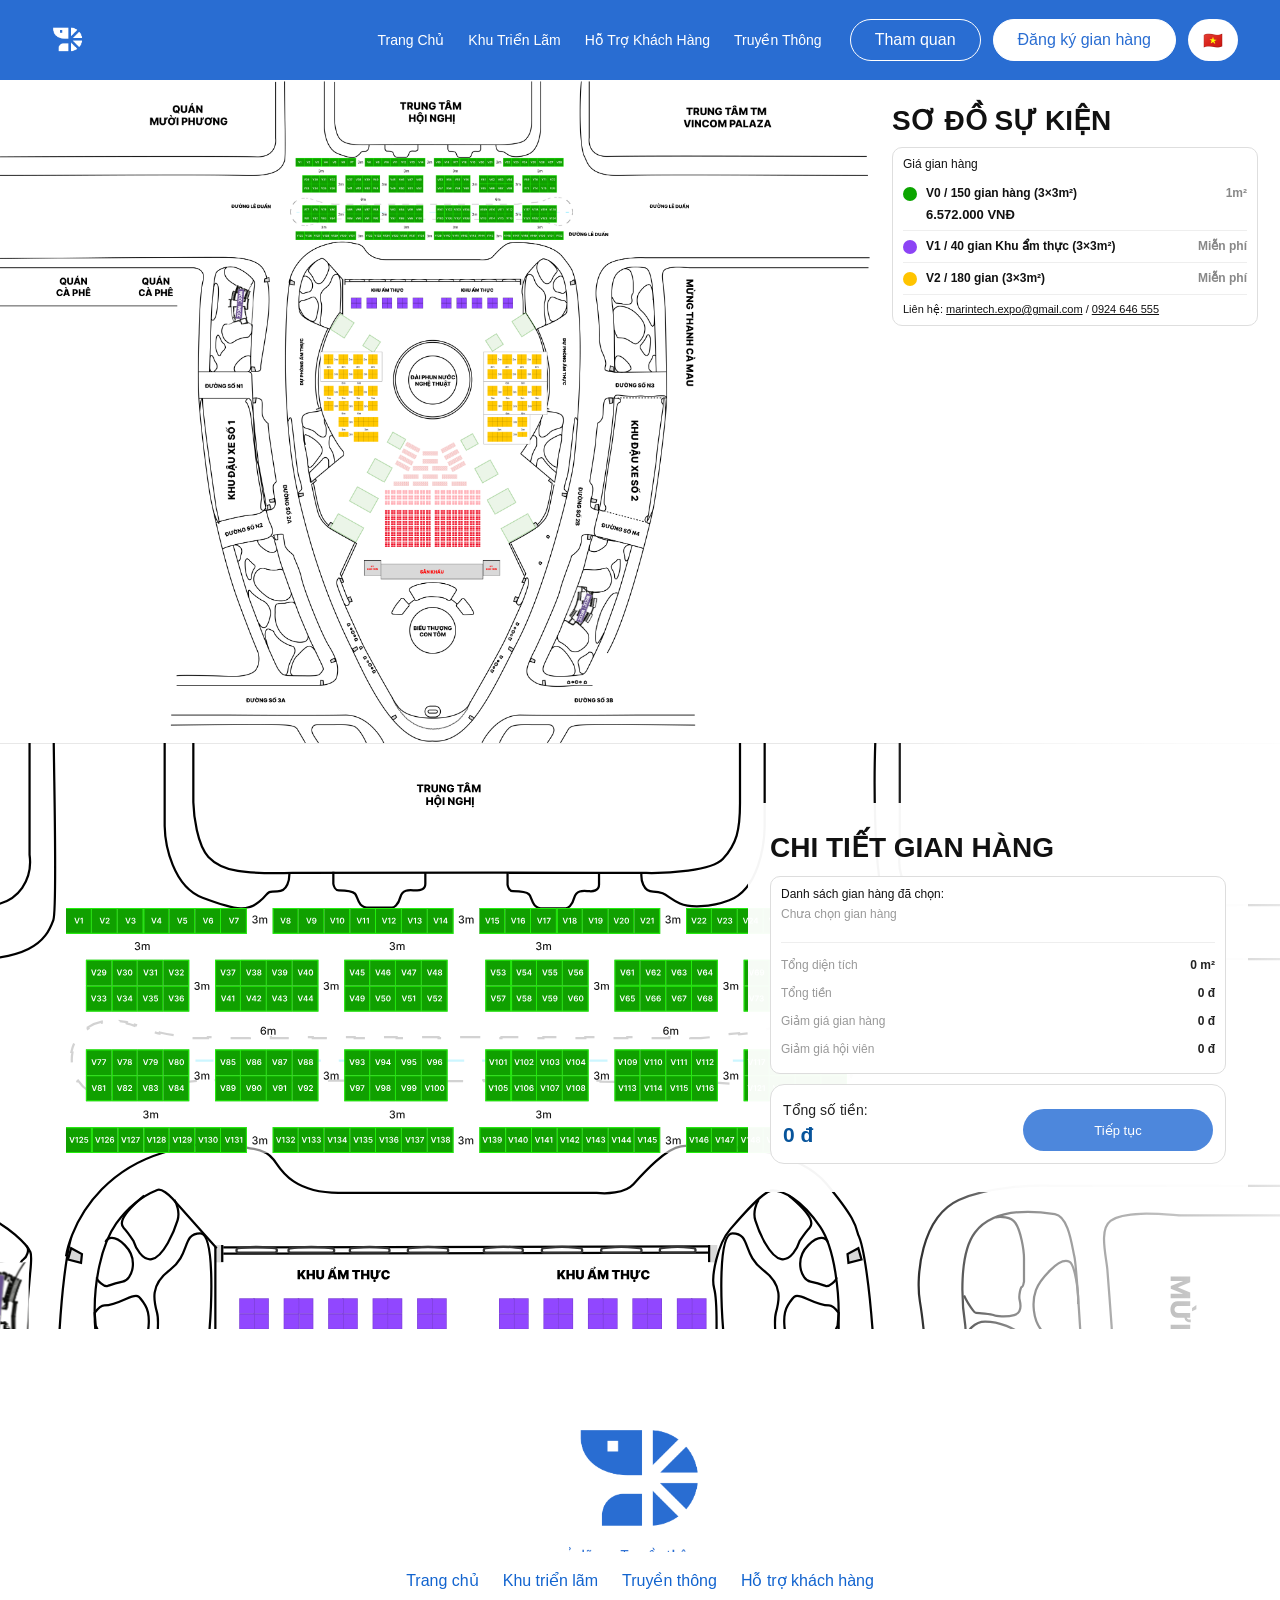
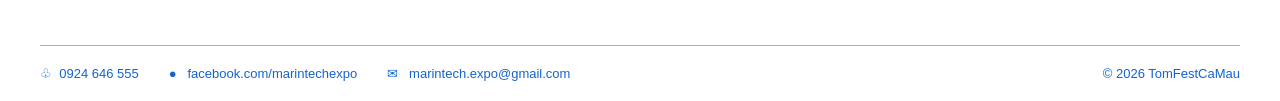
==== booth.html @ 58344fa2 "Initial frontend" ====
<!doctype html>
<html lang="vi">

<head>
    <meta charset="utf-8">
    <meta name="viewport" content="width=device-width,initial-scale=1">
    <title>Sơ đồ sự kiện</title>
    <link rel="stylesheet" href="css/common.css">
    <link rel="stylesheet" href="css/booth.css">
</head>

<body>
    <header class="site-header"><a href="index.html"><img class="site-logo" src="assets/logo-white.png"></a>
        <nav class="site-nav"><a href="index.html">Trang Chủ</a><a href="booth.html">Khu Triển Lãm</a><a
                href="visitor.html">Hỗ Trợ Khách Hàng</a><a href="#">Truyền Thông</a></nav>
        <div class="site-actions"><a class="nav-pill" href="visitor.html">Tham quan</a><a class="nav-pill filled"
                href="booth.html">Đăng ký gian hàng</a><button class="lang-pill">🇻🇳</button>
                </div>
    </header>
    <main class="booth-page">
        <section class="booth-top">
            <div class="map-stage"><img src="assets/event-map.png" class="map-top"></div>
            <aside class="scheme">
                <h1>SƠ ĐỒ SỰ KIỆN</h1>
                <div class="scheme-card">
                    <div class="scheme-title">Giá gian hàng</div>
                    <div class="price-line"><i class="dot green"></i>
                        <div><b>V0 / 150 gian hàng (3×3m²)</b><strong>6.572.000 VNĐ</strong></div><span>1m²</span>
                    </div>
                    <div class="price-line"><i class="dot purple"></i>
                        <div><b>V1 / 40 gian Khu ẩm thực (3×3m²)</b></div><span>Miễn phí</span>
                    </div>
                    <div class="price-line"><i class="dot yellow"></i>
                        <div><b>V2 / 180 gian (3×3m²)</b></div><span>Miễn phí</span>
                    </div>
                    <p>Liên hệ: <u>marintech.expo@gmail.com</u> / <u>0924 646 555</u></p>
                </div>
            </aside>
        </section>
        <section class="booth-bottom">
            <!-- MAP FULL WIDTH -->
            <div class="booth-map-area">
                <!-- Ảnh nền toàn cảnh -->
                <img src="assets/booth-map.svg" class="event-map" alt="Sơ đồ sự kiện">

                <!-- SVG các gian hàng -->
                <div class="booth-overlay">
                    <img src="assets/booth.svg" class="map-bottom" alt="Sơ đồ gian hàng">

                    <!-- JS sẽ tự tạo 152 vùng click ở đây -->
                    <div class="booth-hotspots"></div>
                </div>
            </div>

            <!-- PANEL ĐÈ LÊN MAP -->
            <aside class="selection">
                <h1>CHI TIẾT GIAN HÀNG</h1>

                <div class="selection-card">
                    <div>Danh sách gian hàng đã chọn:</div>

                    <div class="selected-tags" id="selectedTags">
                        <span class="empty-selection">
                            Chưa chọn gian hàng
                        </span>
                    </div>

                    <hr>

                    <div class="s-row">
                        <span>Tổng diện tích</span>
                        <b id="totalArea">0 m²</b>
                    </div>

                    <div class="s-row">
                        <span>Tổng tiền</span>
                        <b id="totalPrice">0 đ</b>
                    </div>

                    <div class="s-row">
                        <span>Giảm giá gian hàng</span>
                        <b>0 đ</b>
                    </div>

                    <div class="s-row">
                        <span>Giảm giá hội viên</span>
                        <b>0 đ</b>
                    </div>
                </div>

                <div class="selection-total">
                    <div>
                        <span>Tổng số tiền:</span>
                        <b id="finalPrice">0 đ</b>
                    </div>

                    <a href="payment.html" class="continue" id="continueBtn">
                        Tiếp tục
                    </a>
                </div>
            </aside>
        </section>
    </main>
    <footer class="site-footer">
        <div class="footer-brand"><img class="footer-logo" src="assets/logo-blue.png">
            <nav class="footer-nav"><a href="index.html">Trang chủ</a><a href="booth.html">Khu triển lãm</a><a
                    href="#">Truyền thông</a><a href="visitor.html">Hỗ trợ khách hàng</a></nav>
        </div>
        <div class="footer-bottom">
            <div class="footer-contact"><span>♧ &nbsp;0924 646 555</span><span>● &nbsp;
                    facebook.com/marintechexpo</span><span>✉ &nbsp; marintech.expo@gmail.com</span></div><span>© 2026
                TomFestCaMau</span>
        </div>
    </footer>
    <script src="assets/js/booth.js"></script>
</body>

</html>
---- css/common.css ----
@font-face {
  font-family: InterLocal;
  src: local("Inter");
}
* {
  box-sizing: border-box;
}
html,
body {
  margin: 0;
  padding: 0;
}
body {
  font-family: InterLocal, Inter, Arial, sans-serif;
  color: #111;
  background: #f8f8f8;
  -webkit-font-smoothing: antialiased;
}
a {
  color: inherit;
  text-decoration: none;
}
button,
input,
select {
  font: inherit;
}
:root {
  --blue: #296dd2;
  --blue-dark: #1f5fbe;
  --border: #e5e5e5;
  --field: #f6f6f6;
}
.site-header {
  height: 80px;
  background: #296dd2;
  color: #fff;
  display: flex;
  align-items: center;
  padding: 0 42px;
  gap: 28px;
}
.site-logo {
  width: 43px;
  height: 43px;
  object-fit: contain;
  flex: none;
}
.site-nav {
  margin-left: auto;
  display: flex;
  align-items: center;
  gap: 24px;
  font-size: 14px;
}
.site-nav a {
  white-space: nowrap;
}
.site-actions {
  display: flex;
  align-items: center;
  gap: 12px;
}
.nav-pill {
  height: 42px;
  border: 1px solid #fff;
  border-radius: 24px;
  padding: 0 24px;
  display: inline-flex;
  align-items: center;
  justify-content: center;
  white-space: nowrap;
}
.nav-pill.filled {
  background: #fff;
  color: #296dd2;
}
.lang-pill {
  height: 42px;
  border: 0;
  border-radius: 24px;
  background: #fff;
  padding: 0 15px;
}
.site-footer {
  background: #fff;
  padding: 78px 40px 20px;
}
.footer-brand {
  text-align: center;
}
.footer-logo {
  width: 145px;
  height: 145px;
  object-fit: contain;
}
.footer-nav {
  display: flex;
  justify-content: center;
  gap: 24px;
  color: #1264cf;
  font-size: 16px;
  margin: 15px 0 55px;
}
.footer-bottom {
  border-top: 1px solid #8db4ea;
  padding-top: 20px;
  display: flex;
  justify-content: space-between;
  align-items: center;
  color: #1264cf;
  font-size: 13px;
}
.footer-contact {
  display: flex;
  gap: 30px;
}
.container {
  width: min(1440px, calc(100% - 80px));
  margin: 0 auto;
}
.card {
  background: #fff;
  border: 1px solid #e3e3e3;
  border-radius: 14px;
}
.field {
  width: 100%;
  height: 44px;
  border: 1px solid #dedede;
  border-radius: 8px;
  background: #f7f7f7;
  padding: 0 12px;
  outline: none;
}
.field:focus {
  border-color: #296dd2;
  background: #fff;
}
label {
  font-size: 13px;
}
.required:after {
  content: " *";
  color: #e33;
}
.primary {
  border: 0;
  background: #4f8ddd;
  color: #fff;
  border-radius: 24px;
  height: 44px;
  padding: 0 24px;
  cursor: pointer;
}
@media (max-width: 1000px) {
  .site-header {
    padding: 0 18px;
  }
  .site-nav {
    display: none;
  }
  .site-actions .nav-pill {
    display: none;
  }
  .container {
    width: calc(100% - 32px);
  }
  .footer-bottom {
    flex-direction: column;
    gap: 16px;
  }
  .footer-contact {
    flex-wrap: wrap;
    justify-content: center;
  }
}
---- css/booth.css ----
.booth-page {
  background: #f9f9f9;
}
.booth-top {
  display: grid;
  grid-template-columns: minmax(0, 1fr) 410px;
  background: #fff;
  gap: 0;
}
.map-stage {
  overflow: hidden;
  background: #fff;
}
.map-top {
  display: block;
  width: 100%;
  height: auto;
}
.scheme {
  padding: 24px 22px;
}
.scheme h1 {
  font-size: 28px;
  margin: 0 0 10px;
}
.scheme-card {
  border: 1px solid #dedede;
  border-radius: 10px;
  padding: 9px 10px;
  background: #fff;
}
.scheme-title {
  font-size: 12px;
  margin-bottom: 7px;
}
.price-line {
  display: grid;
  grid-template-columns: 18px 1fr auto;
  gap: 5px;
  align-items: start;
  padding: 8px 0;
  border-bottom: 1px solid #eee;
  font-size: 12px;
}
.price-line b {
  display: block;
}
.price-line strong {
  display: block;
  font-size: 13px;
  margin-top: 7px;
}
.price-line > span {
  color: #888;
  font-weight: 600;
}
.dot {
  width: 14px;
  height: 14px;
  border-radius: 50%;
  display: block;
  margin-top: 1px;
}
.green {
  background: #0ba500;
}
.purple {
  background: #8c44f5;
}
.yellow {
  background: #ffc400;
}
.scheme-card p {
  font-size: 11px;
  margin: 8px 0 0;
}
.booth-bottom {
  position: relative;
  width: 100%;
  overflow: hidden;
  background: #fff;
}

/* =========================
   MAP
========================= */
.booth-map-area {
  position: relative;
  width: 100%;
  overflow: hidden;
  background: #fff;

  /* Design Figma */
  --design-width: 1920px;
  --design-height: 879px;
  --booth-left: 98.34px;
  --booth-top: 248px;
  --booth-width: 1201.8247px;
  --booth-height: 367px;
}

/* Background */
.event-map {
  display: block;
  width: 100%;
  height: auto;
}

/* Layer chứa booth */
.booth-overlay {
  position: absolute;

  left: 0;
  top: 0;

  width: 100%;
  height: 100%;

  z-index: 5;
}

/* Booth */
.map-bottom {
  position: absolute;

  /*
   * Tỷ lệ theo design 1920px
   */
  width: calc(1201.8247 / 1920 * 100%);
  height: auto;

  left: calc(98.34 / 1920 * 100%);
  top: calc(248 / 879 * 100%);

  display: block;

  pointer-events: none;
}
/* =========================
   CLICKABLE BOOTHS
========================= */

.booth-hotspots {
  position: absolute;
  inset: 0;
}

.booth-hotspot {
  position: absolute;

  margin: 0;
  padding: 0;

  border: 0;
  background: transparent;

  cursor: pointer;

  /*
   * Không làm ảnh hưởng tới SVG.
   */
  z-index: 2;
}

.booth-hotspot:hover {
  background: rgba(255, 255, 255, 0.15);
}

.booth-hotspot.selected {
  background: rgba(255, 255, 0, 0.22);
  box-shadow:
    inset 0 0 0 2px #ffd600,
    0 0 8px rgba(255, 214, 0, 0.65);
}

/* =========================
   FADE MAP UNDER PANEL
========================= */

.booth-map-area::after {
  content: "";

  position: absolute;

  top: 0;
  right: 0;
  bottom: 0;

  /*
   * Panel hiện tại rộng khoảng 410px.
   */
  width: 410px;

  pointer-events: none;

  z-index: 10;

  background: linear-gradient(
    to right,
    rgba(255, 255, 255, 0),
    rgba(255, 255, 255, 0.55) 35%,
    rgba(255, 255, 255, 0.9) 100%
  );
}

/* =========================
   SELECTION PANEL
========================= */

.selection {
  position: absolute;

  top: calc(90 / 879 * 100%);

  right: calc(48 / 1920 * 100%);

  width: 500px;
  min-height: 282px;

  box-sizing: border-box;

  padding: 28px 22px;

  background: rgba(255, 255, 255, 0.96);

  z-index: 20;
}

.selection h1 {
  font-size: 28px;
  line-height: 1.2;

  margin: 0 0 18px;

  font-weight: 700;
}

.selection-card {
  border: 1px solid #ddd;
  border-radius: 14px;

  padding: 12px;

  font-size: 13px;

  background: #fff;
}

.selected-tags {
  min-height: 25px;

  margin: 8px 0 10px;
}

.selected-tags span {
  display: inline-flex;
  align-items: center;

  background: #a6d46e;

  border: 1px solid #6fa53d;
  border-radius: 7px;

  padding: 3px 7px;

  margin: 0 4px 4px 0;

  font-size: 12px;
  font-weight: 500;
}

.selected-tags .empty-selection {
  background: transparent;
  border: 0;

  color: #999;

  padding: 0;
  margin: 0;
}

.selection-card hr {
  border: 0;
  border-top: 1px solid #eee;

  margin: 8px 0;
}

.s-row {
  display: flex;

  justify-content: space-between;
  align-items: center;

  padding: 7px 0;

  color: #999;
}

.s-row b {
  color: #222;
}

.selection-total {
  display: flex;

  justify-content: space-between;
  align-items: center;

  margin-top: 10px;
  padding: 12px;

  border: 1px solid #ddd;
  border-radius: 14px;

  background: #fff;
}

.selection-total > div {
  display: flex;
  flex-direction: column;

  gap: 5px;
}

.selection-total span {
  font-size: 14px;
  color: #222;
}

.selection-total b {
  color: #07549b;
  font-size: 21px;
}

.continue {
  width: 190px;
  height: 46px;

  border-radius: 25px;

  background: #2f70d5;
  color: #fff;

  display: flex;
  align-items: center;
  justify-content: center;

  font-size: 14px;
  font-weight: 500;

  text-decoration: none;

  transition:
    background 0.2s ease,
    transform 0.2s ease;
}

.continue:hover {
  background: #2462c0;
  color: #fff;

  transform: translateY(-1px);
}

/* =========================
   RESPONSIVE
========================= */

@media (max-width: 1000px) {
  .selection {
    width: 380px;
  }

  .booth-map-area::after {
    width: 380px;
  }
}

@media (max-width: 768px) {
  .booth-bottom {
    display: flex;
    flex-direction: column;
  }

  .booth-map-area {
    overflow-x: auto;
  }

  /*
   * Mobile không ép map quá nhỏ.
   */
  .event-map {
    width: 100%;
    min-width: 1000px;
  }

  .booth-overlay {
    width: 1000px;
    min-width: 1000px;

    top: 130px;
  }

  .booth-map-area::after {
    display: none;
  }

  .selection {
    position: relative;

    width: 100%;
    min-height: auto;

    padding: 20px;
  }

  .selection-total {
    flex-direction: column;
    align-items: stretch;

    gap: 12px;
  }

  .continue {
    width: 100%;
  }
}
.booth-map-area {
  overflow: hidden;
}

.selection {
  padding: 28px 22px;
}
.selection h1 {
  font-size: 28px;
  margin: 0 0 12px;
}
.selection-card {
  border: 1px solid #ddd;
  border-radius: 10px;
  padding: 10px;
  font-size: 12px;
  background: #fff;
}
.selected-tags {
  margin: 6px 0 10px;
}
.selected-tags span {
  display: inline-block;
  background: #a6d46e;
  border: 1px solid #6fa53d;
  border-radius: 6px;
  padding: 2px 6px;
  margin-right: 4px;
}
.selection-card hr {
  border: 0;
  border-top: 1px solid #eee;
}
.s-row {
  display: flex;
  justify-content: space-between;
  padding: 7px 0;
  color: #999;
}
.s-row b {
  color: #222;
}
.s-total {
  display: flex;
  justify-content: space-between;
  margin-top: 8px;
  padding-top: 6px;
}
.s-total b {
  font-size: 17px;
  color: #0b5aa9;
}
.continue {
  height: 42px;
  border-radius: 22px;
  background: #4d87dc;
  color: #fff;
  display: flex;
  align-items: center;
  justify-content: center;
  margin-top: 12px;
  font-size: 13px;
}
@media (max-width: 1000px) {
  .booth-top,
  .booth-bottom {
    grid-template-columns: 1fr;
  }
  .scheme,
  .selection {
    padding: 18px;
  }
  .map-top {
    max-height: none;
  }
  .booth-top {
    gap: 0;
  }
}
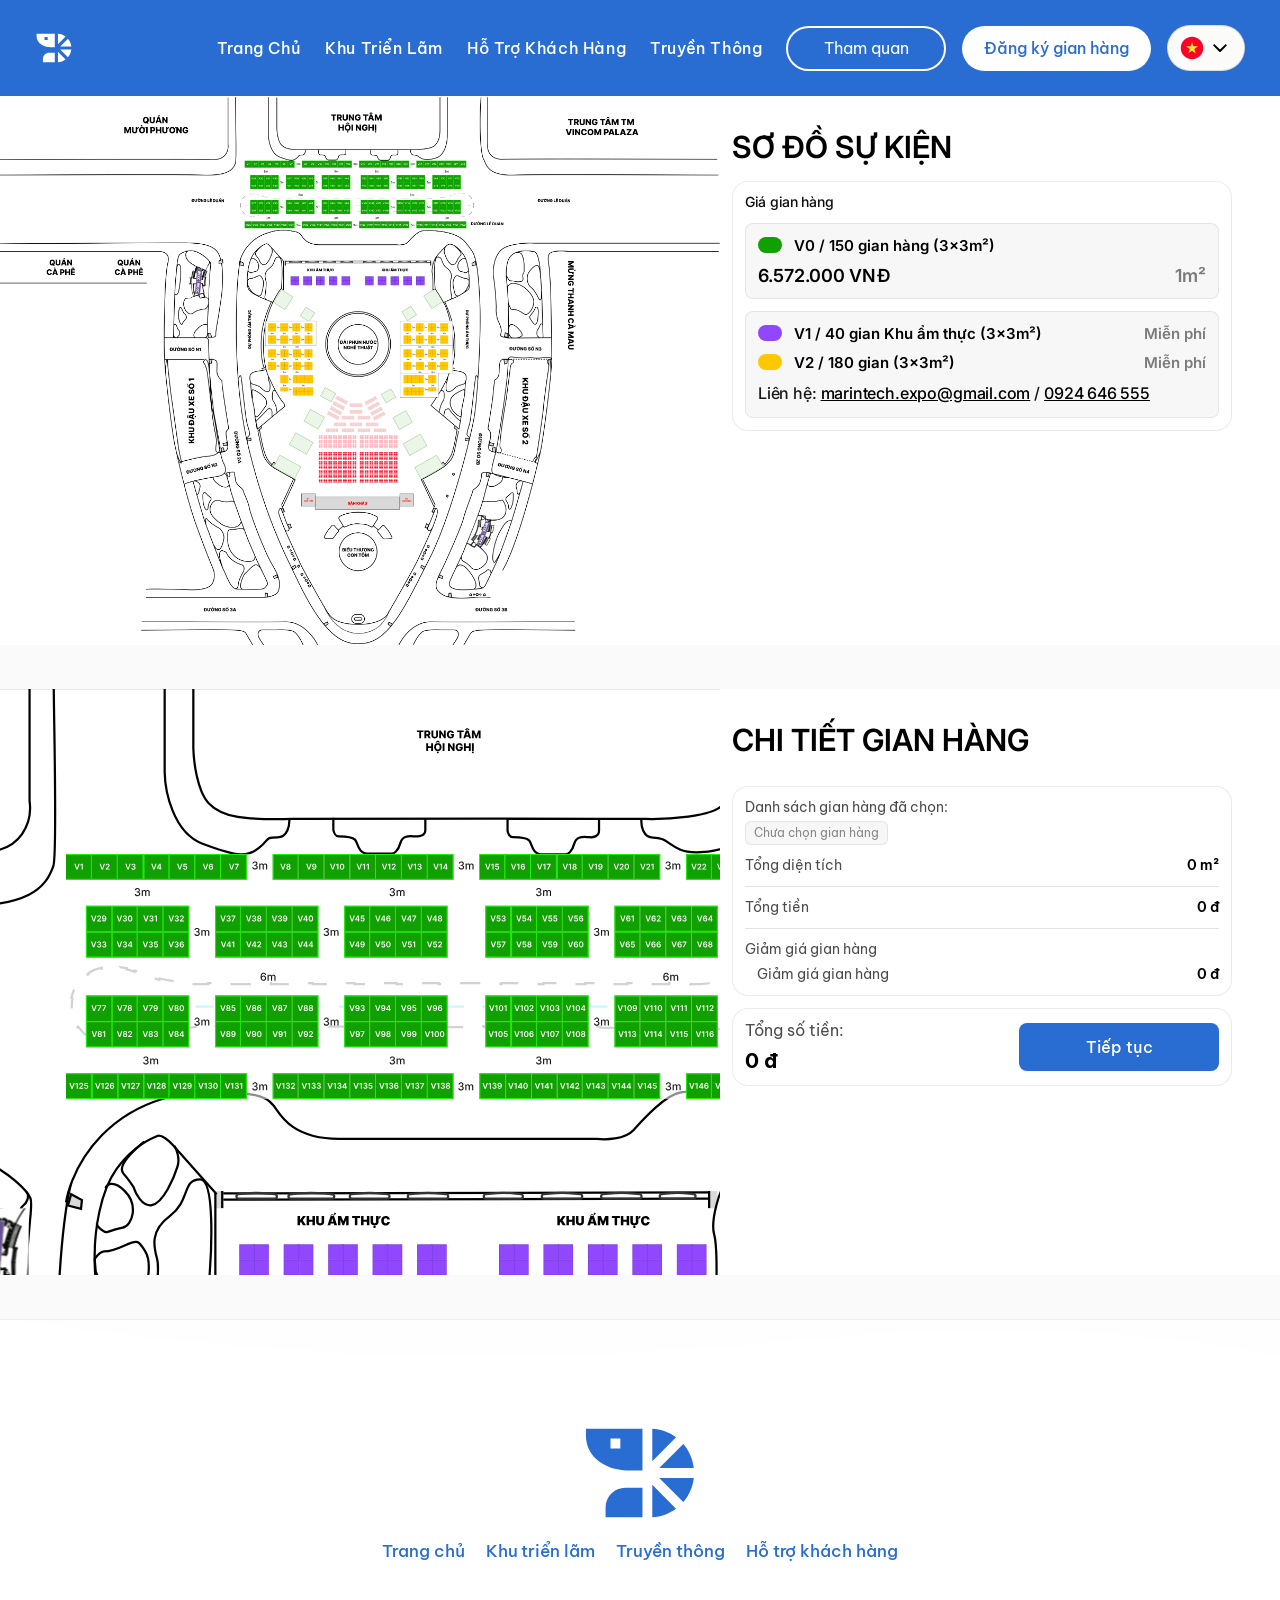
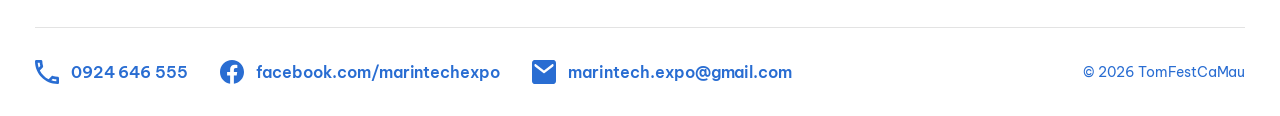
==== commit 4e06dc33: "Update style" ====
--- a/booth.html
+++ b/booth.html
@@ -2,117 +2,208 @@
 <html lang="vi">
 
 <head>
-    <meta charset="utf-8">
-    <meta name="viewport" content="width=device-width,initial-scale=1">
-    <title>Sơ đồ sự kiện</title>
-    <link rel="stylesheet" href="css/common.css">
-    <link rel="stylesheet" href="css/booth.css">
+  <meta charset="utf-8">
+  <meta name="viewport" content="width=device-width,initial-scale=1">
+  <title>Khu triển lãm — Tôm Fest Cà Mau</title>
+  <meta name="description" content="Sơ đồ sự kiện và chọn gian hàng triển lãm Tôm Fest Cà Mau 11.2026.">
+  <link rel="preconnect" href="https://fonts.googleapis.com">
+  <link rel="preconnect" href="https://fonts.gstatic.com" crossorigin>
+  <link rel="stylesheet"
+    href="https://fonts.googleapis.com/css2?family=Be+Vietnam+Pro:wght@400;500;600;700&family=Inter:wght@400;500;600;700&family=Mona+Sans:wght@600;700&display=swap">
+  <link rel="stylesheet" href="css/tokens.css">
+  <link rel="stylesheet" href="css/base.css">
+  <link rel="stylesheet" href="css/booth.css">
 </head>
 
 <body>
-    <header class="site-header"><a href="index.html"><img class="site-logo" src="assets/logo-white.png"></a>
-        <nav class="site-nav"><a href="index.html">Trang Chủ</a><a href="booth.html">Khu Triển Lãm</a><a
-                href="visitor.html">Hỗ Trợ Khách Hàng</a><a href="#">Truyền Thông</a></nav>
-        <div class="site-actions"><a class="nav-pill" href="visitor.html">Tham quan</a><a class="nav-pill filled"
-                href="booth.html">Đăng ký gian hàng</a><button class="lang-pill">🇻🇳</button>
-                </div>
-    </header>
-    <main class="booth-page">
-        <section class="booth-top">
-            <div class="map-stage"><img src="assets/event-map.png" class="map-top"></div>
-            <aside class="scheme">
-                <h1>SƠ ĐỒ SỰ KIỆN</h1>
-                <div class="scheme-card">
-                    <div class="scheme-title">Giá gian hàng</div>
-                    <div class="price-line"><i class="dot green"></i>
-                        <div><b>V0 / 150 gian hàng (3×3m²)</b><strong>6.572.000 VNĐ</strong></div><span>1m²</span>
-                    </div>
-                    <div class="price-line"><i class="dot purple"></i>
-                        <div><b>V1 / 40 gian Khu ẩm thực (3×3m²)</b></div><span>Miễn phí</span>
-                    </div>
-                    <div class="price-line"><i class="dot yellow"></i>
-                        <div><b>V2 / 180 gian (3×3m²)</b></div><span>Miễn phí</span>
-                    </div>
-                    <p>Liên hệ: <u>marintech.expo@gmail.com</u> / <u>0924 646 555</u></p>
-                </div>
-            </aside>
-        </section>
-        <section class="booth-bottom">
-            <!-- MAP FULL WIDTH -->
-            <div class="booth-map-area">
-                <!-- Ảnh nền toàn cảnh -->
-                <img src="assets/booth-map.svg" class="event-map" alt="Sơ đồ sự kiện">
-
-                <!-- SVG các gian hàng -->
-                <div class="booth-overlay">
-                    <img src="assets/booth.svg" class="map-bottom" alt="Sơ đồ gian hàng">
-
-                    <!-- JS sẽ tự tạo 152 vùng click ở đây -->
-                    <div class="booth-hotspots"></div>
-                </div>
-            </div>
-
-            <!-- PANEL ĐÈ LÊN MAP -->
-            <aside class="selection">
-                <h1>CHI TIẾT GIAN HÀNG</h1>
-
-                <div class="selection-card">
-                    <div>Danh sách gian hàng đã chọn:</div>
-
-                    <div class="selected-tags" id="selectedTags">
-                        <span class="empty-selection">
-                            Chưa chọn gian hàng
-                        </span>
-                    </div>
-
-                    <hr>
-
-                    <div class="s-row">
-                        <span>Tổng diện tích</span>
-                        <b id="totalArea">0 m²</b>
-                    </div>
-
-                    <div class="s-row">
-                        <span>Tổng tiền</span>
-                        <b id="totalPrice">0 đ</b>
-                    </div>
-
-                    <div class="s-row">
-                        <span>Giảm giá gian hàng</span>
-                        <b>0 đ</b>
-                    </div>
-
-                    <div class="s-row">
-                        <span>Giảm giá hội viên</span>
-                        <b>0 đ</b>
-                    </div>
-                </div>
-
-                <div class="selection-total">
-                    <div>
-                        <span>Tổng số tiền:</span>
-                        <b id="finalPrice">0 đ</b>
-                    </div>
-
-                    <a href="payment.html" class="continue" id="continueBtn">
-                        Tiếp tục
-                    </a>
-                </div>
-            </aside>
-        </section>
-    </main>
-    <footer class="site-footer">
-        <div class="footer-brand"><img class="footer-logo" src="assets/logo-blue.png">
-            <nav class="footer-nav"><a href="index.html">Trang chủ</a><a href="booth.html">Khu triển lãm</a><a
-                    href="#">Truyền thông</a><a href="visitor.html">Hỗ trợ khách hàng</a></nav>
-        </div>
-        <div class="footer-bottom">
-            <div class="footer-contact"><span>♧ &nbsp;0924 646 555</span><span>● &nbsp;
-                    facebook.com/marintechexpo</span><span>✉ &nbsp; marintech.expo@gmail.com</span></div><span>© 2026
-                TomFestCaMau</span>
-        </div>
-    </footer>
-    <script src="assets/js/booth.js"></script>
+<a class="visually-hidden" href="#main">Bỏ qua điều hướng</a>
+
+<header class="site-header site-header--solid" data-header>
+  <a class="site-header__logo" href="index.html">
+    <img src="assets/tomfest/shrimp-header.svg" alt="Tôm Fest Cà Mau" width="48" height="48">
+  </a>
+
+  <div class="site-header__right">
+    <nav class="site-nav" aria-label="Điều hướng chính">
+      <a href="index.html">trang chủ</a>
+      <a href="booth.html" aria-current="page">khu triển lãm</a>
+      <a href="visitor.html">Hỗ trợ khách hàng</a>
+      <a href="index.html#news">truyền thông</a>
+    </nav>
+
+    <div class="site-header__actions">
+      <a class="btn btn--light" href="visitor.html">Tham quan</a>
+      <a class="btn btn--primary" href="booth.html">Đăng ký gian hàng</a>
+      <button class="lang-switch" type="button" aria-label="Đổi ngôn ngữ">
+        <img src="assets/tomfest/flag-vn.svg" alt="" width="24" height="24">
+        <img src="assets/tomfest/chevron-down.svg" alt="" width="24" height="24">
+      </button>
+    </div>
+  </div>
+
+  <button class="nav-toggle" type="button" data-nav-toggle aria-controls="mobile-nav" aria-expanded="false"
+    aria-label="Mở menu">
+    <span></span><span></span><span></span>
+  </button>
+</header>
+
+<div class="mobile-nav" id="mobile-nav" hidden>
+  <a href="index.html">trang chủ</a>
+  <a href="booth.html">khu triển lãm</a>
+  <a href="visitor.html">Hỗ trợ khách hàng</a>
+  <a href="index.html#news">truyền thông</a>
+  <div class="mobile-nav__actions">
+    <a class="btn btn--light" href="visitor.html">Tham quan</a>
+    <a class="btn btn--primary" href="booth.html">Đăng ký gian hàng</a>
+  </div>
+</div>
+
+<main class="booth" id="main">
+
+  <!-- ================= Sơ đồ tổng thể + bảng giá ================= -->
+  <section class="booth-overview">
+    <div class="booth-overview__map">
+      <img src="assets/event-map.png" alt="Sơ đồ tổng thể sự kiện Tôm Fest Cà Mau">
+    </div>
+
+    <aside class="booth-overview__panel">
+      <h1 class="panel-title">Sơ đồ sự kiện</h1>
+
+      <div class="price-card">
+        <p class="price-card__label">Giá gian hàng</p>
+
+        <div class="price-card__group">
+          <div class="price-item">
+            <p class="price-row">
+              <span class="swatch swatch--v0"></span>
+              <span class="price-row__name">V0 / 150 gian hàng (3x3m²)</span>
+            </p>
+            <p class="price-amount">
+              <strong>6.572.000 VNĐ</strong>
+              <span>1m²</span>
+            </p>
+          </div>
+
+          <div class="price-item">
+            <p class="price-row">
+              <span class="swatch swatch--v1"></span>
+              <span class="price-row__name">V1 / 40 gian Khu ẩm thực (3x3m²)</span>
+              <span class="price-row__note">Miễn phí</span>
+            </p>
+            <p class="price-row">
+              <span class="swatch swatch--v2"></span>
+              <span class="price-row__name">V2 / 180 gian (3x3m²)</span>
+              <span class="price-row__note">Miễn phí</span>
+            </p>
+            <p class="price-contact">
+              <span>Liên hệ:</span>
+              <a href="mailto:marintech.expo@gmail.com">marintech.expo@gmail.com</a>
+              <span>/</span>
+              <a href="tel:+84924646555">0924 646 555</a>
+            </p>
+          </div>
+        </div>
+      </div>
+    </aside>
+  </section>
+
+  <!-- ================= Chọn gian hàng ================= -->
+  <section class="booth-picker">
+    <p class="booth-picker__hint">Vuốt ngang để xem toàn bộ sơ đồ, chạm vào ô để chọn gian hàng.</p>
+
+    <div class="booth-picker__scroller">
+      <div class="booth-map-area">
+        <img src="assets/booth-map.svg" class="event-map" alt="Sơ đồ khu triển lãm">
+
+        <div class="booth-overlay">
+          <img src="assets/booth.svg" class="map-bottom" alt="">
+          <!-- assets/js/booth.js tạo 152 vùng chọn ở đây -->
+          <div class="booth-hotspots"></div>
+        </div>
+      </div>
+    </div>
+
+    <aside class="booth-detail">
+      <h2 class="panel-title">Chi tiết gian hàng</h2>
+
+      <div class="detail-card">
+        <div>
+          <p class="detail-card__label">Danh sách gian hàng đã chọn:</p>
+          <div class="selected-tags" id="selectedTags">
+            <span class="empty-selection">Chưa chọn gian hàng</span>
+          </div>
+        </div>
+
+        <div class="detail-row">
+          <span>Tổng diện tích</span>
+          <b id="totalArea">0 m²</b>
+        </div>
+
+        <hr class="detail-divider">
+
+        <div class="detail-row">
+          <span>Tổng tiền</span>
+          <b id="totalPrice">0 đ</b>
+        </div>
+
+        <hr class="detail-divider">
+
+        <div class="detail-rows">
+          <div class="detail-row"><span>Giảm giá gian hàng</span></div>
+          <div class="detail-row detail-row--indent">
+            <span>Giảm giá gian hàng</span>
+            <b>0 đ</b>
+          </div>
+        </div>
+      </div>
+
+      <div class="total-card">
+        <div class="total-card__sum">
+          <span>Tổng số tiền:</span>
+          <b id="finalPrice">0 đ</b>
+        </div>
+        <a class="btn btn--continue" href="payment.html" id="continueBtn">Tiếp tục</a>
+      </div>
+    </aside>
+  </section>
+
+</main>
+
+<!-- ================= Footer ================= -->
+<footer class="site-footer">
+  <img class="site-footer__wave" src="assets/tomfest/footer-wave.svg" alt="" aria-hidden="true">
+
+  <div class="container site-footer__inner">
+    <div class="site-footer__brand">
+      <img class="site-footer__logo" src="assets/tomfest/shrimp-footer.svg" alt="Tôm Fest Cà Mau" width="177"
+        height="177">
+      <nav class="footer-nav" aria-label="Điều hướng chân trang">
+        <a href="index.html">Trang chủ</a>
+        <a href="booth.html">Khu triển lãm</a>
+        <a href="index.html#news">Truyền thông</a>
+        <a href="visitor.html">Hỗ trợ khách hàng</a>
+      </nav>
+    </div>
+
+    <div class="site-footer__bottom">
+      <hr class="hairline">
+      <div class="footer-meta">
+        <ul class="footer-contact">
+          <li><img src="assets/tomfest/icon-phone.svg" alt="Điện thoại" width="24" height="24"><a
+            href="tel:+84924646555">0924 646 555</a></li>
+          <li><img src="assets/tomfest/icon-facebook.svg" alt="Facebook" width="24" height="24"><a
+            href="https://facebook.com/marintechexpo" rel="noopener">facebook.com/marintechexpo</a></li>
+          <li><img src="assets/tomfest/icon-email.svg" alt="Email" width="24" height="24"><a
+            href="mailto:marintech.expo@gmail.com">marintech.expo@gmail.com</a></li>
+        </ul>
+        <p class="footer-copy">© 2026 TomFestCaMau</p>
+      </div>
+    </div>
+  </div>
+</footer>
+
+<script src="assets/js/site.js" defer></script>
+<script src="assets/js/booth.js" defer></script>
 </body>
 
-</html>+</html>
--- a/css/tokens.css
+++ b/css/tokens.css
@@ -0,0 +1,138 @@
+/* ==========================================================================
+   Tôm Fest Cà Mau — Design tokens (global)
+   Nguồn: Figma "VNF (Copy)" — Home node 4903:251 (khung 1920px)
+   Dùng cho mọi trang: <link rel="stylesheet" href="css/tokens.css"> nạp đầu tiên.
+   Font khai báo ở <head>: Inter, Be Vietnam Pro, Mona Sans
+   ========================================================================== */
+
+:root {
+  /* --- Color: brand ------------------------------------------------------- */
+  --c-primary: #296dd2;          /* xanh chủ đạo: nút, link, icon, footer */
+  --c-primary-hover: #1f5fbe;
+  --c-primary-soft: rgb(41 109 210 / 8%);
+
+  /* --- Color: text -------------------------------------------------------- */
+  --c-ink: #0b0b0b;              /* tiêu đề, đoạn văn */
+  --c-ink-strong: #040404;       /* nhãn số liệu */
+  --c-text: rgb(0 0 0 / 86%);    /* số liệu lớn */
+  --c-on-dark: #ffffff;
+  --c-on-dark-muted: rgb(255 255 255 / 80%);
+
+  /* --- Color: surface ------------------------------------------------------ */
+  --c-bg: #fafafa;               /* nền trang + màu 2 dải sóng */
+  --c-surface: #ffffff;          /* card tin tức, footer */
+  --c-surface-alt: #fbfcfa;      /* nút đổi ngôn ngữ */
+  --c-placeholder: #d9d9d9;
+  --c-numeral: #d7d7d7;          /* số thứ tự 01–04 */
+
+  /* --- Color: phân khu gian hàng (sơ đồ triển lãm) ------------------------- */
+  --c-zone-v0: #10a000;          /* gian hàng tiêu chuẩn */
+  --c-zone-v1: #9147ff;          /* khu ẩm thực */
+  --c-zone-v2: #ffc800;          /* gian miễn phí */
+  --c-zone-v0-soft: rgb(16 160 0 / 12%);
+  --c-zone-v0-line: rgb(16 160 0 / 28%);
+  --c-zone-v0-ink: #0b7000;
+
+  /* --- Color: form (input, label, trạng thái) ------------------------------ */
+  --c-label: #0d0d0d;
+  --c-field-bg: rgb(5 5 5 / 3%);
+  --c-field-text: #0d0d0d;
+  --c-placeholder: rgb(0 0 0 / 27%);
+  --c-danger: #d03e19;
+  --c-required: #e11900;
+  --c-chip-bg: #95c766;
+  --c-chip-border: #5b9228;
+
+  /* --- Color: border ------------------------------------------------------- */
+  --c-border: #f1f1f1;
+  --c-hairline: #e3e3e3;
+  --c-border-pill: rgb(0 0 0 / 12%);
+  --c-border-card: rgb(0 0 0 / 8%);
+  --c-fill-subtle: rgb(5 5 5 / 3%);
+  --c-border-light: rgb(0 0 0 / 10%);
+  --c-border-on-dark: rgb(255 255 255 / 35%);
+  --c-hero-overlay: rgb(0 0 0 / 20%);
+
+  /* --- Typography: family --------------------------------------------------- */
+  --font-display: "Inter", "Segoe UI", system-ui, sans-serif;   /* tiêu đề */
+  --font-body: "Be Vietnam Pro", "Segoe UI", system-ui, sans-serif;
+  --font-num: "Mona Sans", "Inter", system-ui, sans-serif;      /* số liệu, ngày */
+
+  /* --- Typography: weight ---------------------------------------------------- */
+  --fw-regular: 400;
+  --fw-medium: 500;
+  --fw-semibold: 600;
+  --fw-bold: 700;
+
+  /* --- Typography: fluid scale (393px → 1920px) ------------------------------ */
+  --fs-hero: clamp(2.5rem, 1.984rem + 2.1vw, 4.5rem);        /* 40 → 72  */
+  --fs-hero-kicker: clamp(1.125rem, 0.9rem + 0.92vw, 2rem);  /* 18 → 32  */
+  --fs-h2: clamp(1.75rem, 1.428rem + 1.31vw, 3rem);          /* 28 → 48  */
+  --fs-h3: clamp(1.5rem, 1.243rem + 1.05vw, 2.5rem);         /* 24 → 40  */
+  --fs-h4: clamp(1.125rem, 1.029rem + 0.39vw, 1.5rem);       /* 18 → 24  */
+  --fs-stat: clamp(2.5rem, -0.18rem + 6.4vw, 7.5rem);        /* 40 → 120 */
+  --fs-lead: clamp(1rem, 0.871rem + 0.52vw, 1.5rem);         /* 16 → 24  */
+  --fs-nav: clamp(1rem, 0.968rem + 0.13vw, 1.125rem);        /* 16 → 18  */
+  --fs-body: 1rem;                                            /* 16 */
+  --fs-sm: 0.875rem;                                          /* 14 */
+  --fs-label: 0.75rem;                                        /* 12 */
+  --fs-caption: 0.625rem;                                     /* 10 */
+  --fs-date: 0.875rem;
+
+  /* --- Typography: line-height & tracking ------------------------------------ */
+  --lh-tight: 1.2;
+  --lh-normal: normal;
+  --lh-body: 1.5;
+  --ls-nav: 0.6px;
+  --ls-stat: 0.52px;
+  --ls-contact: -0.0396px;
+
+  /* --- Spacing --------------------------------------------------------------- */
+  --space-3xs: 4px;
+  --space-2xs: 6px;
+  --space-xs: 9px;
+  --space-sm: 12px;
+  --space-md: 16px;
+  --space-lg: 24px;
+  --space-xl: 32px;
+  --space-2xl: 44px;
+  --space-3xl: 54px;
+  --space-4xl: 60px;
+  --space-5xl: 72px;
+
+  /* Khoảng cách giữa các section: 56px (mobile) → 120px (desktop) */
+  --space-section: clamp(3.5rem, 2.53rem + 3.93vw, 7.5rem);
+
+  /* --- Layout ---------------------------------------------------------------- */
+  --content-max: 1824px;
+  --gutter: clamp(1rem, 0.485rem + 2.1vw, 3rem);   /* 16 → 48 */
+  --header-h: 64px;
+  --field-h: 40px;
+  --wave-h: clamp(48px, 9.5vw, 183px);
+  --footer-wave-h: clamp(28px, 4.9vw, 94px);
+
+  /* --- Radius ----------------------------------------------------------------- */
+  --radius-sm: 8px;
+  --radius-input: 8px;
+  --radius-input-lg: 12px;
+  --radius-card: 16px;
+  --radius-md: 24px;
+  --radius-lg: 32px;
+  --radius-pill: 999px;
+
+  /* --- Elevation --------------------------------------------------------------- */
+  --shadow-card: 0 2px 16px rgb(11 11 11 / 4%);
+  --shadow-float: 0 0 6px rgb(0 0 0 / 10%);
+  --shadow-field: inset 0 0 1px 0 rgb(0 0 0 / 8%), inset 0 0 3px 0 rgb(0 0 0 / 12%);
+  --shadow-field-focus: inset 0 0 1px 0 rgb(25 74 145 / 8%), inset 0 0 3px 0 rgb(25 74 145 / 12%);
+  --shadow-header: 0 6px 24px rgb(11 11 11 / 8%);
+
+  /* --- Motion ------------------------------------------------------------------ */
+  --dur-fast: 0.15s;
+  --dur: 0.25s;
+  --ease: cubic-bezier(0.4, 0, 0.2, 1);
+}
+
+@media (min-width: 1024px) {
+  :root { --header-h: 96px; }
+}
--- a/css/base.css
+++ b/css/base.css
@@ -0,0 +1,426 @@
+/* ==========================================================================
+   Tôm Fest Cà Mau — Base + component dùng lại toàn site
+   Yêu cầu: nạp css/tokens.css TRƯỚC file này.
+   ========================================================================== */
+
+/* --- Reset ----------------------------------------------------------------- */
+*,
+*::before,
+*::after { box-sizing: border-box; }
+
+html {
+  -webkit-text-size-adjust: 100%;
+  scroll-behavior: smooth;
+  scroll-padding-top: calc(var(--header-h) + 8px);
+}
+
+@media (prefers-reduced-motion: reduce) {
+  html { scroll-behavior: auto; }
+}
+
+body {
+  margin: 0;
+  background: var(--c-bg);
+  color: var(--c-ink);
+  font-family: var(--font-body);
+  font-size: var(--fs-body);
+  line-height: var(--lh-body);
+  -webkit-font-smoothing: antialiased;
+  overflow-x: hidden;
+}
+
+body.has-nav-open { overflow: hidden; }
+
+h1, h2, h3, h4, p, figure, dl, dd { margin: 0; }
+
+fieldset { margin: 0; padding: 0; border: 0; min-width: 0; }
+legend { padding: 0; }
+ul, ol { margin: 0; padding: 0; list-style: none; }
+img, svg, video { display: block; max-width: 100%; }
+a { color: inherit; text-decoration: none; }
+button { font: inherit; color: inherit; background: none; border: 0; cursor: pointer; }
+
+:focus-visible {
+  outline: 2px solid var(--c-primary);
+  outline-offset: 3px;
+}
+
+.visually-hidden {
+  position: absolute;
+  width: 1px; height: 1px;
+  margin: -1px; padding: 0;
+  overflow: hidden;
+  clip-path: inset(50%);
+  white-space: nowrap;
+}
+
+/* --- Layout ------------------------------------------------------------------ */
+.container {
+  width: 100%;
+  max-width: calc(var(--content-max) + var(--gutter) * 2);
+  margin-inline: auto;
+  padding-inline: var(--gutter);
+}
+
+.section { padding-block: calc(var(--space-section) / 2); }
+
+/* --- Section heading ---------------------------------------------------------- */
+.section-head {
+  display: flex;
+  flex-direction: column;
+  gap: var(--space-md);
+}
+
+.section-head__title {
+  font-family: var(--font-display);
+  font-weight: var(--fw-semibold);
+  font-size: var(--fs-h2);
+  line-height: var(--lh-normal);
+  text-transform: capitalize;
+  color: var(--c-ink);
+}
+
+.section-head__title--bold { font-weight: var(--fw-bold); }
+
+.section-head__lead {
+  font-size: var(--fs-lead);
+  line-height: var(--lh-normal);
+  color: var(--c-ink);
+  max-width: 982px;
+}
+
+/* --- Button -------------------------------------------------------------------- */
+.btn {
+  display: inline-flex;
+  align-items: center;
+  justify-content: center;
+  gap: var(--space-xs);
+  min-height: 45px;
+  padding: 10px 20px;
+  border: 2px solid transparent;
+  border-radius: var(--radius-pill);
+  font-size: var(--fs-body);
+  line-height: var(--lh-normal);
+  white-space: nowrap;
+  transition: background-color var(--dur) var(--ease), color var(--dur) var(--ease),
+              border-color var(--dur) var(--ease), transform var(--dur-fast) var(--ease);
+}
+
+.btn:hover { transform: translateY(-1px); }
+.btn:active { transform: translateY(0); }
+
+.btn--light {
+  min-width: 160px;
+  padding: 10px;
+  background: var(--c-surface);
+  border-color: var(--c-border-light);
+  color: #000;
+}
+.btn--light:hover { background: #f0f4fb; }
+
+.btn--primary {
+  background: var(--c-primary);
+  border-color: var(--c-border-on-dark);
+  color: var(--c-on-dark);
+  font-weight: var(--fw-medium);
+}
+.btn--primary:hover { background: var(--c-primary-hover); }
+
+/* Nút "Xem tất cả": chữ trái, icon tròn phải */
+.btn--pill-icon {
+  padding: 6px 6px 6px 24px;
+  background: var(--c-primary);
+  border-color: transparent;
+  color: var(--c-on-dark);
+}
+.btn--pill-icon:hover { background: var(--c-primary-hover); }
+.btn--pill-icon img { width: 40px; height: 40px; }
+
+/* --- Icon tròn mũi tên ----------------------------------------------------------- */
+.arrow-icon {
+  width: 40px;
+  height: 40px;
+  flex: none;
+  transition: transform var(--dur) var(--ease);
+}
+
+a:hover .arrow-icon { transform: translate(2px, -2px); }
+
+/* --- Hairline --------------------------------------------------------------------- */
+.hairline {
+  height: 1px;
+  width: 100%;
+  background: var(--c-hairline);
+  border: 0;
+}
+
+/* ==========================================================================
+   Header
+   ========================================================================== */
+.site-header {
+  position: fixed;
+  inset: 0 0 auto;
+  z-index: 50;
+  display: flex;
+  align-items: center;
+  justify-content: space-between;
+  gap: var(--space-lg);
+  width: 100%;
+  min-height: var(--header-h);
+  padding: 12px var(--gutter);
+  color: var(--c-on-dark);
+  transition: background-color var(--dur) var(--ease), box-shadow var(--dur) var(--ease);
+}
+
+.site-header.is-scrolled,
+body.has-nav-open .site-header {
+  background: var(--c-primary);
+  box-shadow: var(--shadow-header);
+}
+
+.site-header__logo img {
+  width: clamp(36px, 3vw, 48px);
+  height: auto;
+}
+
+.site-header__right {
+  display: flex;
+  align-items: center;
+  gap: var(--space-lg);
+}
+
+.site-nav {
+  display: flex;
+  align-items: center;
+  gap: var(--space-lg);
+}
+
+.site-nav a {
+  font-weight: var(--fw-medium);
+  font-size: var(--fs-body);
+  line-height: 24px;
+  letter-spacing: var(--ls-nav);
+  text-transform: capitalize;
+  transition: opacity var(--dur) var(--ease);
+}
+
+.site-nav a:hover { opacity: 0.75; }
+
+.site-header__actions {
+  display: flex;
+  align-items: center;
+  gap: var(--space-md);
+}
+
+.lang-switch {
+  display: inline-flex;
+  align-items: center;
+  gap: var(--space-3xs);
+  padding: 10px 12px;
+  border: 1px solid var(--c-border-pill);
+  border-radius: 37px;
+  background: var(--c-surface-alt);
+}
+
+.lang-switch img { width: 24px; height: 24px; }
+
+.nav-toggle {
+  display: inline-flex;
+  flex-direction: column;
+  justify-content: center;
+  gap: 5px;
+  width: 40px;
+  height: 40px;
+  padding: 8px;
+}
+
+.nav-toggle span {
+  display: block;
+  height: 2px;
+  border-radius: 2px;
+  background: currentcolor;
+  transition: transform var(--dur) var(--ease), opacity var(--dur) var(--ease);
+}
+
+.nav-toggle[aria-expanded="true"] span:nth-child(1) { transform: translateY(7px) rotate(45deg); }
+.nav-toggle[aria-expanded="true"] span:nth-child(2) { opacity: 0; }
+.nav-toggle[aria-expanded="true"] span:nth-child(3) { transform: translateY(-7px) rotate(-45deg); }
+
+@media (max-width: 1023px) {
+  .site-header__right { display: none; }
+}
+
+@media (min-width: 1024px) {
+  .site-header { padding: 24px var(--gutter); }
+  .nav-toggle { display: none; }
+}
+
+/* --- Header đặc (trang trong: booth / visitor / payment) --------------------- */
+.site-header--solid {
+  position: sticky;
+  background: var(--c-primary);
+}
+
+/* Trên nền xanh: "Tham quan" viền trắng, "Đăng ký gian hàng" nền trắng chữ xanh */
+.site-header--solid .btn--light,
+.site-header.is-scrolled .btn--light {
+  background: transparent;
+  border-color: var(--c-on-dark);
+  color: var(--c-on-dark);
+}
+
+.site-header--solid .btn--light:hover,
+.site-header.is-scrolled .btn--light:hover { background: rgb(255 255 255 / 14%); }
+
+.site-header--solid .btn--primary,
+.site-header.is-scrolled .btn--primary {
+  background: var(--c-surface);
+  border-color: transparent;
+  color: var(--c-primary);
+}
+
+.site-header--solid .btn--primary:hover,
+.site-header.is-scrolled .btn--primary:hover { background: #eaf1fc; }
+
+/* Drawer trên trang trong đã có header đặc thì không cần đổi màu thêm */
+.site-header--solid + .mobile-nav { box-shadow: var(--shadow-header); }
+
+/* --- Drawer mobile ------------------------------------------------------------- */
+.mobile-nav {
+  position: fixed;
+  inset: var(--header-h) 0 auto;
+  z-index: 45;
+  display: flex;
+  flex-direction: column;
+  gap: var(--space-md);
+  padding: var(--space-lg) var(--gutter) var(--space-xl);
+  background: var(--c-surface);
+  box-shadow: var(--shadow-header);
+}
+
+.mobile-nav[hidden] { display: none; }
+
+/* Chỉ nhắm link điều hướng — nếu không sẽ đè font-size/color của .btn trong drawer */
+.mobile-nav a:not(.btn) {
+  font-weight: var(--fw-medium);
+  font-size: 1.125rem;
+  text-transform: capitalize;
+  color: var(--c-primary);
+}
+
+.mobile-nav__actions {
+  display: flex;
+  flex-direction: column;
+  gap: var(--space-sm);
+  padding-top: var(--space-md);
+  border-top: 1px solid var(--c-border);
+}
+
+.mobile-nav .btn { width: 100%; }
+
+/* ==========================================================================
+   Footer
+   ========================================================================== */
+.site-footer {
+  position: relative;
+  overflow: hidden;          /* giữ dải sóng không làm tràn ngang trang */
+  background: var(--c-surface);
+  border-top: 1px solid var(--c-border);
+  padding-block: calc(var(--footer-wave-h) + var(--space-xl)) var(--space-xl);
+  color: var(--c-primary);
+}
+
+/* Dải sóng màu nền trang phủ lên mép trên footer */
+.site-footer__wave {
+  position: absolute;
+  inset: 0 auto auto 50%;
+  transform: translate(-50%, -38%);
+  width: 105vw;
+  min-width: 1200px;
+  height: auto;
+  pointer-events: none;
+}
+
+.site-footer__inner {
+  display: flex;
+  flex-direction: column;
+  gap: var(--space-3xl);
+  align-items: center;
+}
+
+.site-footer__brand {
+  display: flex;
+  flex-direction: column;
+  align-items: center;
+  gap: 7px;
+}
+
+.site-footer__logo {
+  width: clamp(104px, 9.2vw, 177px);
+  height: auto;
+}
+
+.footer-nav {
+  display: flex;
+  flex-wrap: wrap;
+  justify-content: center;
+  gap: var(--space-md) 21px;
+  font-weight: var(--fw-medium);
+  font-size: var(--fs-nav);
+  letter-spacing: var(--ls-contact);
+}
+
+.footer-nav a { transition: opacity var(--dur) var(--ease); }
+.footer-nav a:hover { opacity: 0.7; }
+
+.site-footer__bottom {
+  display: flex;
+  flex-direction: column;
+  gap: var(--space-lg);
+  width: 100%;
+}
+
+.footer-meta {
+  display: flex;
+  flex-direction: column;
+  align-items: center;
+  gap: var(--space-md);
+}
+
+.footer-contact {
+  display: flex;
+  flex-wrap: wrap;
+  justify-content: center;
+  gap: var(--space-md) var(--space-xl);
+}
+
+.footer-contact li {
+  display: flex;
+  align-items: center;
+  gap: var(--space-sm);
+  font-weight: var(--fw-semibold);
+  letter-spacing: var(--ls-contact);
+}
+
+.footer-contact img { width: 24px; height: 24px; flex: none; }
+
+.footer-copy {
+  font-size: var(--fs-sm);
+  letter-spacing: -0.05px;
+  line-height: 20px;
+}
+
+/* Màn hẹp: rút gọn nút để 2 nút nằm cùng hàng như design */
+@media (max-width: 479px) {
+  .btn--light { min-width: 0; padding-inline: 20px; }
+}
+
+@media (min-width: 1024px) {
+  .footer-meta {
+    flex-direction: row;
+    align-items: center;
+    justify-content: space-between;
+  }
+
+  .footer-contact { justify-content: flex-start; }
+}
--- a/css/booth.css
+++ b/css/booth.css
@@ -1,144 +1,207 @@
-.booth-page {
-  background: #f9f9f9;
-}
-.booth-top {
+/* ==========================================================================
+   Tôm Fest Cà Mau — Khu triển lãm / chọn gian hàng (booth.html)
+   Nguồn: Figma node 5162:338 (1920x2529)
+   Yêu cầu: css/tokens.css → css/base.css → file này.
+   ========================================================================== */
+
+.booth {
+  display: flex;
+  flex-direction: column;
+  gap: var(--space-2xl);
+  padding-bottom: var(--space-2xl);
+}
+
+/* Tiêu đề panel: "Sơ đồ sự kiện" / "Chi tiết gian hàng" */
+.panel-title {
+  font-family: var(--font-display);
+  font-weight: var(--fw-semibold);
+  font-size: clamp(1.5rem, 1.32rem + 0.73vw, 2rem);   /* 24 → 32 */
+  line-height: var(--lh-normal);
+  text-transform: uppercase;
+  color: #000;
+}
+
+/* ==========================================================================
+   Phần 1 — Sơ đồ tổng thể + bảng giá
+   ========================================================================== */
+.booth-overview {
   display: grid;
-  grid-template-columns: minmax(0, 1fr) 410px;
-  background: #fff;
-  gap: 0;
-}
-.map-stage {
-  overflow: hidden;
-  background: #fff;
-}
-.map-top {
-  display: block;
+  grid-template-columns: minmax(0, 1fr);
+  background: var(--c-surface);
+}
+
+.booth-overview__map {
+  min-width: 0;
+  overflow-x: auto;      /* màn hẹp: sơ đồ vẫn đọc được, vuốt ngang để xem hết */
+}
+
+.booth-overview__map img {
   width: 100%;
+  min-width: 640px;
   height: auto;
 }
-.scheme {
-  padding: 24px 22px;
-}
-.scheme h1 {
-  font-size: 28px;
-  margin: 0 0 10px;
-}
-.scheme-card {
-  border: 1px solid #dedede;
-  border-radius: 10px;
-  padding: 9px 10px;
-  background: #fff;
-}
-.scheme-title {
-  font-size: 12px;
-  margin-bottom: 7px;
-}
-.price-line {
-  display: grid;
-  grid-template-columns: 18px 1fr auto;
-  gap: 5px;
-  align-items: start;
-  padding: 8px 0;
-  border-bottom: 1px solid #eee;
-  font-size: 12px;
-}
-.price-line b {
-  display: block;
-}
-.price-line strong {
-  display: block;
-  font-size: 13px;
-  margin-top: 7px;
-}
-.price-line > span {
-  color: #888;
-  font-weight: 600;
-}
-.dot {
-  width: 14px;
-  height: 14px;
-  border-radius: 50%;
-  display: block;
-  margin-top: 1px;
-}
-.green {
-  background: #0ba500;
-}
-.purple {
-  background: #8c44f5;
-}
-.yellow {
-  background: #ffc400;
-}
-.scheme-card p {
-  font-size: 11px;
-  margin: 8px 0 0;
-}
-.booth-bottom {
+
+.booth-overview__panel {
+  display: flex;
+  flex-direction: column;
+  gap: var(--space-md);
+  padding: var(--space-xl) var(--gutter);
+}
+
+@media (min-width: 1024px) {
+  .booth-overview { grid-template-columns: minmax(0, 1fr) 560px; }
+  .booth-overview__map { overflow: hidden; }
+  .booth-overview__map img { min-width: 0; }
+  .booth-overview__panel { padding: var(--space-xl) 48px var(--space-xl) var(--space-sm); }
+}
+
+/* --- Thẻ bảng giá ----------------------------------------------------------- */
+.price-card {
+  display: flex;
+  flex-direction: column;
+  gap: var(--space-sm);
+  padding: var(--space-sm);
+  border: 1px solid var(--c-border-card);
+  border-radius: var(--radius-card);
+  background: var(--c-surface);
+}
+
+.price-card__label {
+  font-family: var(--font-display);
+  font-weight: var(--fw-medium);
+  font-size: var(--fs-sm);
+  line-height: var(--lh-tight);
+  letter-spacing: -0.28px;
+  color: #0d0d0d;
+}
+
+.price-card__group {
+  display: flex;
+  flex-direction: column;
+  gap: var(--space-sm);
+}
+
+.price-item {
+  display: flex;
+  flex-direction: column;
+  gap: 10px;
+  padding: var(--space-sm);
+  border: 1px solid var(--c-border-card);
+  border-radius: var(--radius-sm);
+  background: var(--c-fill-subtle);
+}
+
+.price-row {
+  display: flex;
+  align-items: center;
+  gap: var(--space-sm);
+  font-family: var(--font-display);
+  font-weight: var(--fw-semibold);
+  font-size: 0.9375rem;                 /* 15px */
+  line-height: var(--lh-normal);
+  color: #000;
+}
+
+.price-row__name { flex: 1 1 0; min-width: 0; }
+
+.price-row__note {
+  flex: none;
+  color: rgb(0 0 0 / 50%);
+}
+
+.swatch {
+  flex: none;
+  width: 24px;
+  height: 16px;
+  border-radius: var(--radius-sm);
+}
+
+.swatch--v0 { background: var(--c-zone-v0); }
+.swatch--v1 { background: var(--c-zone-v1); }
+.swatch--v2 { background: var(--c-zone-v2); }
+
+.price-amount {
+  display: flex;
+  align-items: flex-start;
+  gap: 7px;
+  font-family: var(--font-display);
+  font-weight: var(--fw-semibold);
+  font-size: 1.125rem;                  /* 18px */
+  line-height: var(--lh-normal);
+}
+
+.price-amount strong { flex: 1 1 0; min-width: 0; font-weight: inherit; color: #000; }
+.price-amount span { flex: none; color: rgb(0 0 0 / 50%); }
+
+.price-contact {
+  display: flex;
+  flex-wrap: wrap;
+  gap: var(--space-3xs);
+  font-family: var(--font-display);
+  font-weight: var(--fw-medium);
+  font-size: var(--fs-body);
+  line-height: 1.48;
+  letter-spacing: -0.18px;
+  color: rgb(0 0 0 / 90%);
+}
+
+.price-contact a {
+  color: #000;
+  text-decoration: underline;
+}
+
+.price-contact a:hover { color: var(--c-primary); }
+
+/* ==========================================================================
+   Phần 2 — Sơ đồ gian hàng có thể chọn
+   ========================================================================== */
+.booth-picker {
   position: relative;
-  width: 100%;
-  overflow: hidden;
-  background: #fff;
-}
-
-/* =========================
-   MAP
-========================= */
+  background: var(--c-surface);
+}
+
+.booth-picker__hint {
+  display: flex;
+  gap: var(--space-xs);
+  padding: var(--space-sm) var(--gutter) 0;
+  font-size: var(--fs-sm);
+  color: rgb(0 0 0 / 55%);
+}
+
+.booth-picker__scroller { overflow-x: auto; }
+
+.booth-picker__scroller > .booth-map-area { min-width: 1400px; }
+
+/* --- Bộ khung bản đồ (giữ nguyên hệ toạ độ mà assets/js/booth.js dùng) ------ */
 .booth-map-area {
   position: relative;
   width: 100%;
   overflow: hidden;
-  background: #fff;
-
-  /* Design Figma */
-  --design-width: 1920px;
-  --design-height: 879px;
-  --booth-left: 98.34px;
-  --booth-top: 248px;
-  --booth-width: 1201.8247px;
-  --booth-height: 367px;
-}
-
-/* Background */
+  background: var(--c-surface);
+}
+
 .event-map {
   display: block;
   width: 100%;
   height: auto;
 }
 
-/* Layer chứa booth */
 .booth-overlay {
   position: absolute;
-
-  left: 0;
-  top: 0;
-
-  width: 100%;
-  height: 100%;
-
+  inset: 0;
   z-index: 5;
 }
 
-/* Booth */
+/* booth.svg đặt đúng vị trí 98.34/248 trong khung 1920x879 của design */
 .map-bottom {
   position: absolute;
-
-  /*
-   * Tỷ lệ theo design 1920px
-   */
+  left: calc(98.34 / 1920 * 100%);
+  top: calc(248 / 879 * 100%);
   width: calc(1201.8247 / 1920 * 100%);
   height: auto;
-
-  left: calc(98.34 / 1920 * 100%);
-  top: calc(248 / 879 * 100%);
-
   display: block;
-
   pointer-events: none;
 }
-/* =========================
-   CLICKABLE BOOTHS
-========================= */
 
 .booth-hotspots {
   position: absolute;
@@ -147,361 +210,169 @@
 
 .booth-hotspot {
   position: absolute;
-
   margin: 0;
   padding: 0;
-
   border: 0;
+  border-radius: 2px;
   background: transparent;
-
   cursor: pointer;
-
-  /*
-   * Không làm ảnh hưởng tới SVG.
-   */
   z-index: 2;
-}
-
-.booth-hotspot:hover {
-  background: rgba(255, 255, 255, 0.15);
-}
+  transition: background-color var(--dur-fast) var(--ease), box-shadow var(--dur-fast) var(--ease);
+}
+
+.booth-hotspot:hover { background: rgb(255 255 255 / 22%); }
 
 .booth-hotspot.selected {
-  background: rgba(255, 255, 0, 0.22);
-  box-shadow:
-    inset 0 0 0 2px #ffd600,
-    0 0 8px rgba(255, 214, 0, 0.65);
-}
-
-/* =========================
-   FADE MAP UNDER PANEL
-========================= */
-
-.booth-map-area::after {
-  content: "";
-
-  position: absolute;
-
-  top: 0;
-  right: 0;
-  bottom: 0;
-
-  /*
-   * Panel hiện tại rộng khoảng 410px.
-   */
-  width: 410px;
-
-  pointer-events: none;
-
-  z-index: 10;
-
-  background: linear-gradient(
-    to right,
-    rgba(255, 255, 255, 0),
-    rgba(255, 255, 255, 0.55) 35%,
-    rgba(255, 255, 255, 0.9) 100%
-  );
-}
-
-/* =========================
-   SELECTION PANEL
-========================= */
-
-.selection {
-  position: absolute;
-
-  top: calc(90 / 879 * 100%);
-
-  right: calc(48 / 1920 * 100%);
-
-  width: 500px;
-  min-height: 282px;
-
-  box-sizing: border-box;
-
-  padding: 28px 22px;
-
-  background: rgba(255, 255, 255, 0.96);
-
-  z-index: 20;
-}
-
-.selection h1 {
-  font-size: 28px;
-  line-height: 1.2;
-
-  margin: 0 0 18px;
-
-  font-weight: 700;
-}
-
-.selection-card {
-  border: 1px solid #ddd;
-  border-radius: 14px;
-
-  padding: 12px;
-
-  font-size: 13px;
-
-  background: #fff;
-}
-
+  background: rgb(41 109 210 / 35%);
+  box-shadow: inset 0 0 0 2px var(--c-primary);
+}
+
+.booth-hotspot:focus-visible {
+  outline: 2px solid var(--c-primary);
+  outline-offset: 1px;
+}
+
+/* --- Panel chi tiết gian hàng ------------------------------------------------ */
+.booth-detail {
+  display: flex;
+  flex-direction: column;
+  gap: var(--space-sm);
+  padding: var(--space-xl) var(--gutter);
+  background: var(--c-surface);
+}
+
+.detail-card,
+.total-card {
+  border: 1px solid var(--c-border-card);
+  border-radius: var(--radius-card);
+  background: var(--c-surface);
+  padding: var(--space-sm);
+}
+
+.detail-card {
+  display: flex;
+  flex-direction: column;
+  gap: var(--space-sm);
+}
+
+.detail-card__label {
+  font-size: var(--fs-sm);
+  line-height: var(--lh-tight);
+  color: rgb(0 0 0 / 70%);
+}
+
+/* Danh sách gian hàng đã chọn — booth.js đổ <span> vào đây */
 .selected-tags {
-  min-height: 25px;
-
-  margin: 8px 0 10px;
+  display: flex;
+  flex-wrap: wrap;
+  gap: var(--space-3xs);
+  min-height: 22px;
+  margin-top: var(--space-2xs);
 }
 
 .selected-tags span {
   display: inline-flex;
   align-items: center;
-
-  background: #a6d46e;
-
-  border: 1px solid #6fa53d;
-  border-radius: 7px;
-
-  padding: 3px 7px;
-
-  margin: 0 4px 4px 0;
-
-  font-size: 12px;
-  font-weight: 500;
+  padding: 3px 8px;
+  border: 1px solid var(--c-zone-v0-line);
+  border-radius: 6px;
+  background: var(--c-zone-v0-soft);
+  color: var(--c-zone-v0-ink);
+  font-weight: var(--fw-semibold);
+  font-size: var(--fs-xs, 0.75rem);
+  line-height: 1.3;
+  white-space: nowrap;
 }
 
 .selected-tags .empty-selection {
-  background: transparent;
+  border-color: var(--c-border-card);
+  background: var(--c-fill-subtle);
+  color: rgb(0 0 0 / 45%);
+  font-weight: var(--fw-regular);
+}
+
+.detail-rows {
+  display: flex;
+  flex-direction: column;
+  gap: var(--space-xs);
+}
+
+.detail-row {
+  display: flex;
+  align-items: center;
+  justify-content: space-between;
+  gap: var(--space-sm);
+  font-size: var(--fs-sm);
+  line-height: var(--lh-tight);
+  color: rgb(0 0 0 / 70%);
+}
+
+.detail-row b {
+  font-weight: var(--fw-semibold);
+  color: #000;
+}
+
+.detail-row--indent { padding-left: var(--space-sm); }
+
+.detail-divider {
+  height: 1px;
+  background: var(--c-hairline);
   border: 0;
-
-  color: #999;
-
-  padding: 0;
   margin: 0;
 }
 
-.selection-card hr {
-  border: 0;
-  border-top: 1px solid #eee;
-
-  margin: 8px 0;
-}
-
-.s-row {
-  display: flex;
-
+.total-card {
+  display: flex;
+  flex-wrap: wrap;
+  align-items: center;
   justify-content: space-between;
-  align-items: center;
-
-  padding: 7px 0;
-
-  color: #999;
-}
-
-.s-row b {
-  color: #222;
-}
-
-.selection-total {
-  display: flex;
-
-  justify-content: space-between;
-  align-items: center;
-
-  margin-top: 10px;
-  padding: 12px;
-
-  border: 1px solid #ddd;
-  border-radius: 14px;
-
-  background: #fff;
-}
-
-.selection-total > div {
-  display: flex;
-  flex-direction: column;
-
-  gap: 5px;
-}
-
-.selection-total span {
-  font-size: 14px;
-  color: #222;
-}
-
-.selection-total b {
-  color: #07549b;
-  font-size: 21px;
-}
-
-.continue {
-  width: 190px;
-  height: 46px;
-
-  border-radius: 25px;
-
-  background: #2f70d5;
-  color: #fff;
-
-  display: flex;
-  align-items: center;
-  justify-content: center;
-
-  font-size: 14px;
-  font-weight: 500;
-
-  text-decoration: none;
-
-  transition:
-    background 0.2s ease,
-    transform 0.2s ease;
-}
-
-.continue:hover {
-  background: #2462c0;
-  color: #fff;
-
-  transform: translateY(-1px);
-}
-
-/* =========================
-   RESPONSIVE
-========================= */
-
-@media (max-width: 1000px) {
-  .selection {
-    width: 380px;
+  gap: var(--space-md);
+}
+
+.total-card__sum {
+  display: flex;
+  flex-direction: column;
+  gap: var(--space-xs);
+}
+
+.total-card__sum span {
+  font-size: var(--fs-body);
+  line-height: var(--lh-tight);
+  color: rgb(0 0 0 / 70%);
+}
+
+.total-card__sum b {
+  font-weight: var(--fw-bold);
+  font-size: 1.25rem;
+  line-height: var(--lh-tight);
+  color: #000;
+}
+
+.btn--continue {
+  min-width: 200px;
+  min-height: 48px;
+  border-radius: var(--radius-sm);
+  background: var(--c-primary);
+  color: var(--c-on-dark);
+  font-weight: var(--fw-medium);
+}
+
+.btn--continue:hover { background: var(--c-primary-hover); }
+
+/* --- Từ 1024px: panel nổi đè lên bản đồ như design ---------------------------- */
+@media (min-width: 1024px) {
+  .booth-picker__hint { display: none; }
+  .booth-picker__scroller { overflow: visible; }
+  .booth-picker__scroller > .booth-map-area { min-width: 0; }
+
+  .booth-detail {
+    position: absolute;
+    inset: 0 0 auto auto;
+    z-index: 10;
+    width: 560px;
+    height: 100%;
+    padding: 32px 48px 32px var(--space-sm);
   }
 
-  .booth-map-area::after {
-    width: 380px;
-  }
-}
-
-@media (max-width: 768px) {
-  .booth-bottom {
-    display: flex;
-    flex-direction: column;
-  }
-
-  .booth-map-area {
-    overflow-x: auto;
-  }
-
-  /*
-   * Mobile không ép map quá nhỏ.
-   */
-  .event-map {
-    width: 100%;
-    min-width: 1000px;
-  }
-
-  .booth-overlay {
-    width: 1000px;
-    min-width: 1000px;
-
-    top: 130px;
-  }
-
-  .booth-map-area::after {
-    display: none;
-  }
-
-  .selection {
-    position: relative;
-
-    width: 100%;
-    min-height: auto;
-
-    padding: 20px;
-  }
-
-  .selection-total {
-    flex-direction: column;
-    align-items: stretch;
-
-    gap: 12px;
-  }
-
-  .continue {
-    width: 100%;
-  }
-}
-.booth-map-area {
-  overflow: hidden;
-}
-
-.selection {
-  padding: 28px 22px;
-}
-.selection h1 {
-  font-size: 28px;
-  margin: 0 0 12px;
-}
-.selection-card {
-  border: 1px solid #ddd;
-  border-radius: 10px;
-  padding: 10px;
-  font-size: 12px;
-  background: #fff;
-}
-.selected-tags {
-  margin: 6px 0 10px;
-}
-.selected-tags span {
-  display: inline-block;
-  background: #a6d46e;
-  border: 1px solid #6fa53d;
-  border-radius: 6px;
-  padding: 2px 6px;
-  margin-right: 4px;
-}
-.selection-card hr {
-  border: 0;
-  border-top: 1px solid #eee;
-}
-.s-row {
-  display: flex;
-  justify-content: space-between;
-  padding: 7px 0;
-  color: #999;
-}
-.s-row b {
-  color: #222;
-}
-.s-total {
-  display: flex;
-  justify-content: space-between;
-  margin-top: 8px;
-  padding-top: 6px;
-}
-.s-total b {
-  font-size: 17px;
-  color: #0b5aa9;
-}
-.continue {
-  height: 42px;
-  border-radius: 22px;
-  background: #4d87dc;
-  color: #fff;
-  display: flex;
-  align-items: center;
-  justify-content: center;
-  margin-top: 12px;
-  font-size: 13px;
-}
-@media (max-width: 1000px) {
-  .booth-top,
-  .booth-bottom {
-    grid-template-columns: 1fr;
-  }
-  .scheme,
-  .selection {
-    padding: 18px;
-  }
-  .map-top {
-    max-height: none;
-  }
-  .booth-top {
-    gap: 0;
-  }
-}
+  .booth-detail .panel-title { margin-bottom: var(--space-md); }
+}
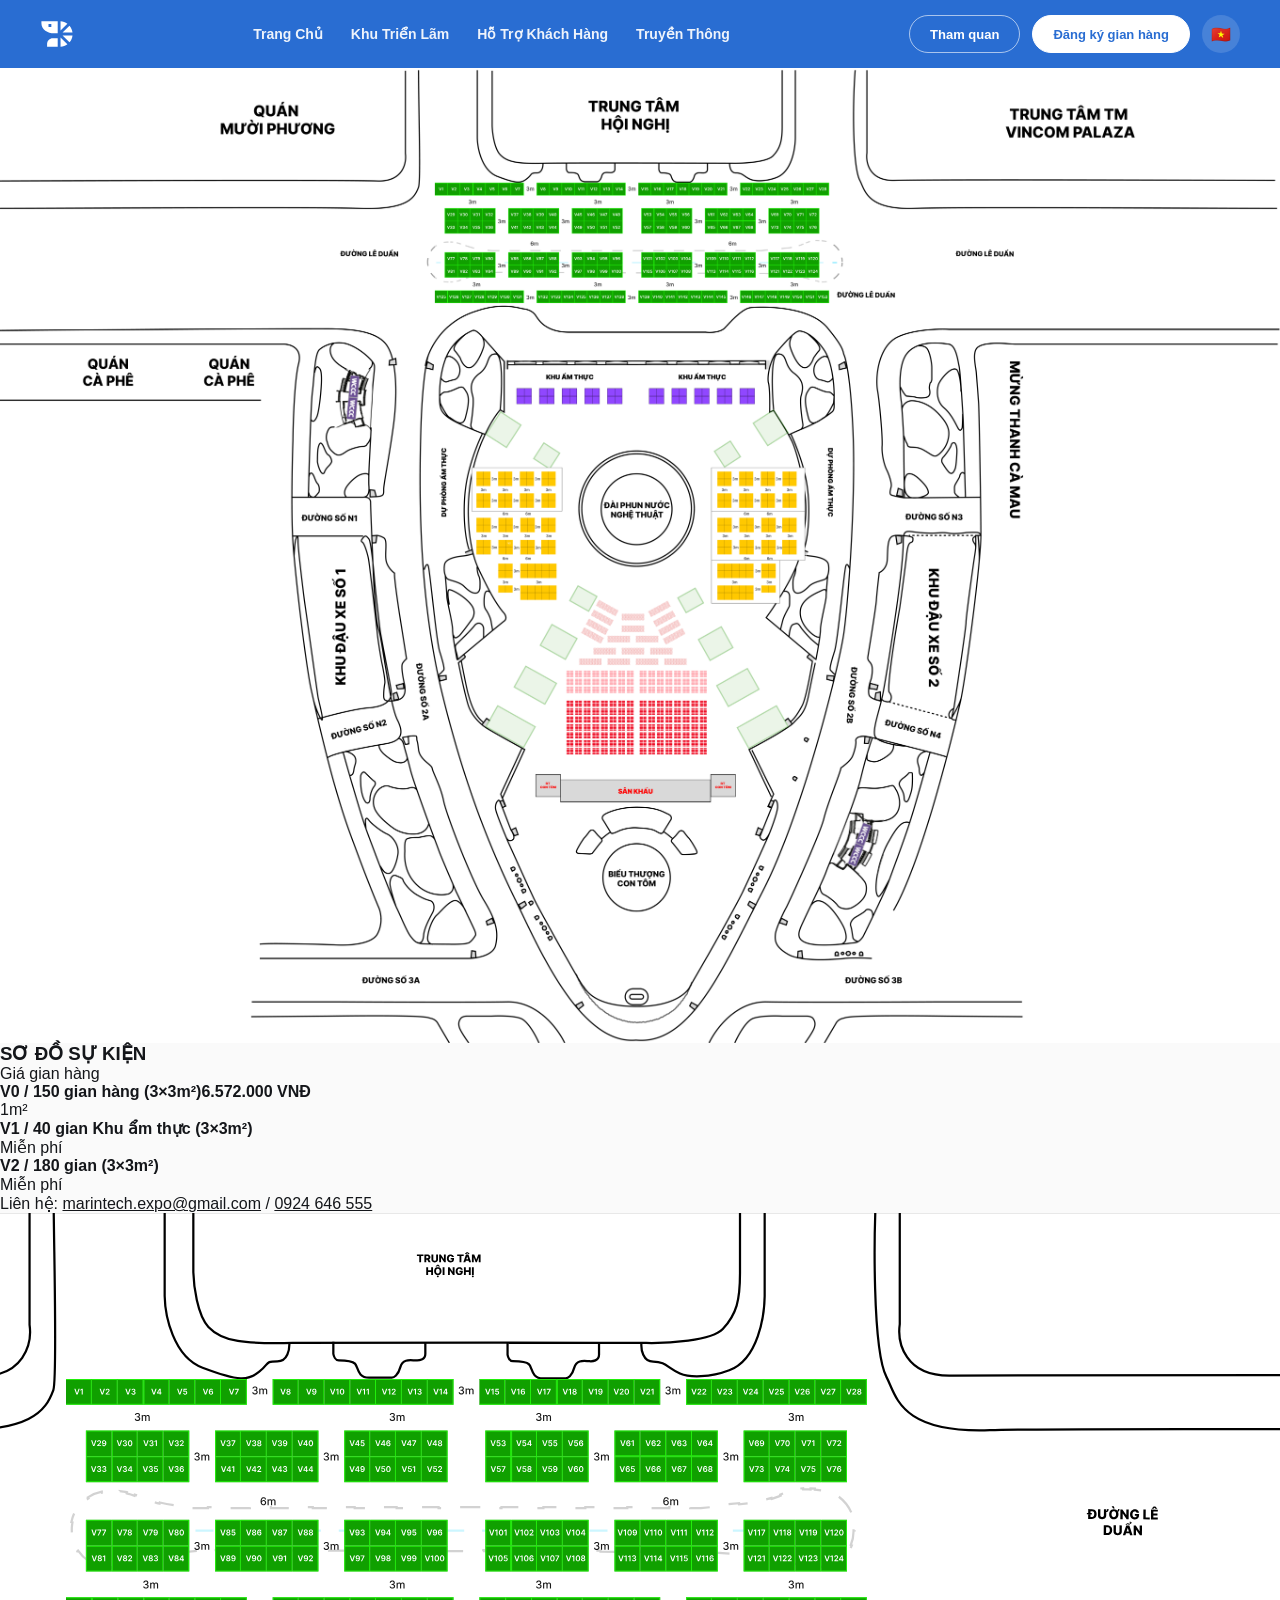
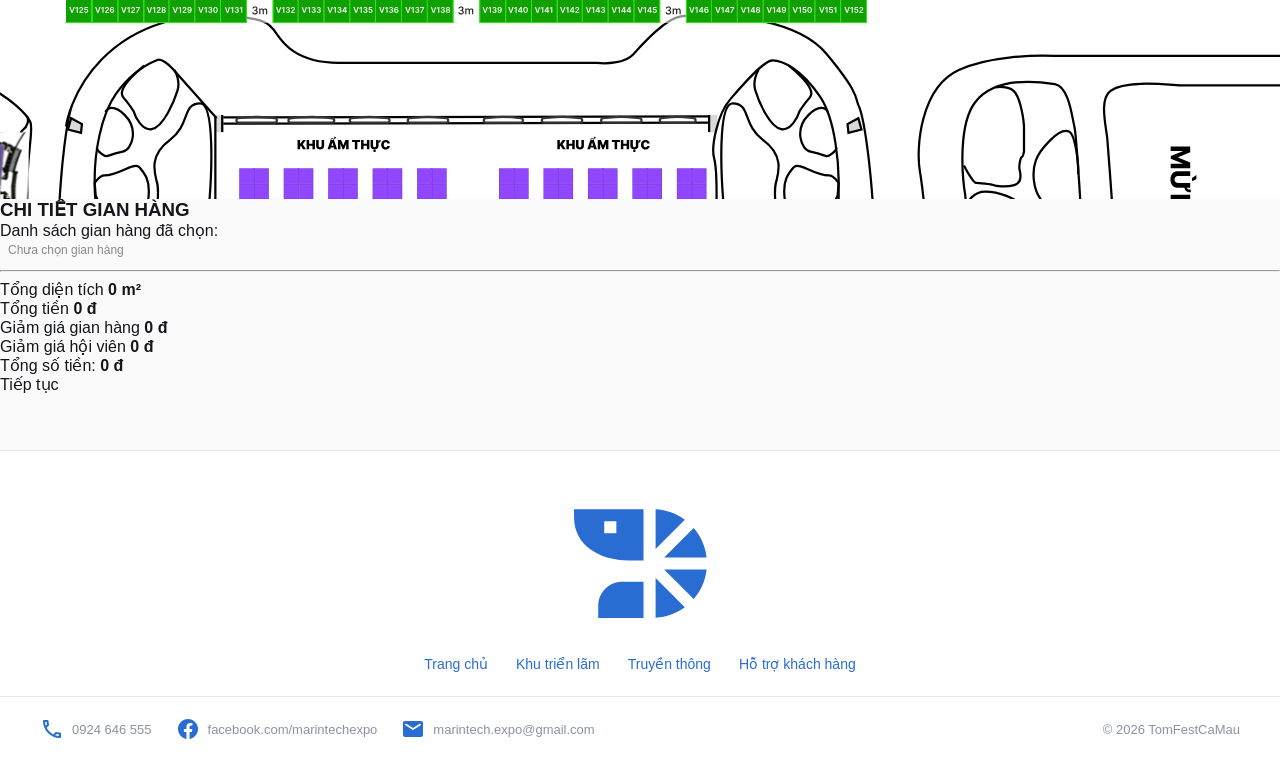
==== commit 1435ccd2: "update icon, logo, style" ====
--- a/booth.html
+++ b/booth.html
@@ -2,208 +2,134 @@
 <html lang="vi">
 
 <head>
-  <meta charset="utf-8">
-  <meta name="viewport" content="width=device-width,initial-scale=1">
-  <title>Khu triển lãm — Tôm Fest Cà Mau</title>
-  <meta name="description" content="Sơ đồ sự kiện và chọn gian hàng triển lãm Tôm Fest Cà Mau 11.2026.">
-  <link rel="preconnect" href="https://fonts.googleapis.com">
-  <link rel="preconnect" href="https://fonts.gstatic.com" crossorigin>
-  <link rel="stylesheet"
-    href="https://fonts.googleapis.com/css2?family=Be+Vietnam+Pro:wght@400;500;600;700&family=Inter:wght@400;500;600;700&family=Mona+Sans:wght@600;700&display=swap">
-  <link rel="stylesheet" href="css/tokens.css">
-  <link rel="stylesheet" href="css/base.css">
-  <link rel="stylesheet" href="css/booth.css">
+    <meta charset="utf-8">
+    <meta name="viewport" content="width=device-width,initial-scale=1">
+    <title>Sơ đồ sự kiện</title>
+    <link rel="stylesheet" href="css/common.css">
+    <link rel="stylesheet" href="css/booth.css">
 </head>
 
 <body>
-<a class="visually-hidden" href="#main">Bỏ qua điều hướng</a>
+    <header class="site-header"><a href="index.html"><img class="site-logo" src="assets/logo-white.svg"></a>
+        <nav class="site-nav"><a href="index.html">Trang Chủ</a><a href="booth.html">Khu Triển Lãm</a><a
+                href="visitor.html">Hỗ Trợ Khách Hàng</a><a href="#">Truyền Thông</a></nav>
+        <div class="site-actions"><a class="nav-pill" href="visitor.html">Tham quan</a><a class="nav-pill filled"
+                href="booth.html">Đăng ký gian hàng</a><button class="lang-pill">🇻🇳</button>
+        </div>
+    </header>
+    <main class="booth-page">
+        <section class="booth-top">
+            <div class="map-stage"><img src="assets/event-map.png" class="map-top"></div>
+            <aside class="scheme">
+                <h1>SƠ ĐỒ SỰ KIỆN</h1>
+                <div class="scheme-card">
+                    <div class="scheme-title">Giá gian hàng</div>
+                    <div class="price-line"><i class="dot green"></i>
+                        <div><b>V0 / 150 gian hàng (3×3m²)</b><strong>6.572.000 VNĐ</strong></div><span>1m²</span>
+                    </div>
+                    <div class="price-line"><i class="dot purple"></i>
+                        <div><b>V1 / 40 gian Khu ẩm thực (3×3m²)</b></div><span>Miễn phí</span>
+                    </div>
+                    <div class="price-line"><i class="dot yellow"></i>
+                        <div><b>V2 / 180 gian (3×3m²)</b></div><span>Miễn phí</span>
+                    </div>
+                    <p>Liên hệ: <u>marintech.expo@gmail.com</u> / <u>0924 646 555</u></p>
+                </div>
+            </aside>
+        </section>
+        <section class="booth-bottom">
+            <!-- MAP FULL WIDTH -->
+            <div class="booth-map-area">
+                <!-- Ảnh nền toàn cảnh -->
+                <img src="assets/booth-map.svg" class="event-map" alt="Sơ đồ sự kiện">
 
-<header class="site-header site-header--solid" data-header>
-  <a class="site-header__logo" href="index.html">
-    <img src="assets/tomfest/shrimp-header.svg" alt="Tôm Fest Cà Mau" width="48" height="48">
-  </a>
+                <!-- SVG các gian hàng -->
+                <div class="booth-overlay">
+                    <img src="assets/booth.svg" class="map-bottom" alt="Sơ đồ gian hàng">
 
-  <div class="site-header__right">
-    <nav class="site-nav" aria-label="Điều hướng chính">
-      <a href="index.html">trang chủ</a>
-      <a href="booth.html" aria-current="page">khu triển lãm</a>
-      <a href="visitor.html">Hỗ trợ khách hàng</a>
-      <a href="index.html#news">truyền thông</a>
-    </nav>
+                    <!-- JS sẽ tự tạo 152 vùng click ở đây -->
+                    <div class="booth-hotspots"></div>
+                </div>
+            </div>
 
-    <div class="site-header__actions">
-      <a class="btn btn--light" href="visitor.html">Tham quan</a>
-      <a class="btn btn--primary" href="booth.html">Đăng ký gian hàng</a>
-      <button class="lang-switch" type="button" aria-label="Đổi ngôn ngữ">
-        <img src="assets/tomfest/flag-vn.svg" alt="" width="24" height="24">
-        <img src="assets/tomfest/chevron-down.svg" alt="" width="24" height="24">
-      </button>
-    </div>
-  </div>
+            <!-- PANEL ĐÈ LÊN MAP -->
+            <aside class="selection">
+                <h1>CHI TIẾT GIAN HÀNG</h1>
 
-  <button class="nav-toggle" type="button" data-nav-toggle aria-controls="mobile-nav" aria-expanded="false"
-    aria-label="Mở menu">
-    <span></span><span></span><span></span>
-  </button>
-</header>
+                <div class="selection-card">
+                    <div>Danh sách gian hàng đã chọn:</div>
 
-<div class="mobile-nav" id="mobile-nav" hidden>
-  <a href="index.html">trang chủ</a>
-  <a href="booth.html">khu triển lãm</a>
-  <a href="visitor.html">Hỗ trợ khách hàng</a>
-  <a href="index.html#news">truyền thông</a>
-  <div class="mobile-nav__actions">
-    <a class="btn btn--light" href="visitor.html">Tham quan</a>
-    <a class="btn btn--primary" href="booth.html">Đăng ký gian hàng</a>
-  </div>
-</div>
+                    <div class="selected-tags" id="selectedTags">
+                        <span class="empty-selection">
+                            Chưa chọn gian hàng
+                        </span>
+                    </div>
 
-<main class="booth" id="main">
+                    <hr>
 
-  <!-- ================= Sơ đồ tổng thể + bảng giá ================= -->
-  <section class="booth-overview">
-    <div class="booth-overview__map">
-      <img src="assets/event-map.png" alt="Sơ đồ tổng thể sự kiện Tôm Fest Cà Mau">
-    </div>
+                    <div class="s-row">
+                        <span>Tổng diện tích</span>
+                        <b id="totalArea">0 m²</b>
+                    </div>
 
-    <aside class="booth-overview__panel">
-      <h1 class="panel-title">Sơ đồ sự kiện</h1>
+                    <div class="s-row">
+                        <span>Tổng tiền</span>
+                        <b id="totalPrice">0 đ</b>
+                    </div>
 
-      <div class="price-card">
-        <p class="price-card__label">Giá gian hàng</p>
+                    <div class="s-row">
+                        <span>Giảm giá gian hàng</span>
+                        <b>0 đ</b>
+                    </div>
 
-        <div class="price-card__group">
-          <div class="price-item">
-            <p class="price-row">
-              <span class="swatch swatch--v0"></span>
-              <span class="price-row__name">V0 / 150 gian hàng (3x3m²)</span>
-            </p>
-            <p class="price-amount">
-              <strong>6.572.000 VNĐ</strong>
-              <span>1m²</span>
-            </p>
-          </div>
+                    <div class="s-row">
+                        <span>Giảm giá hội viên</span>
+                        <b>0 đ</b>
+                    </div>
+                </div>
 
-          <div class="price-item">
-            <p class="price-row">
-              <span class="swatch swatch--v1"></span>
-              <span class="price-row__name">V1 / 40 gian Khu ẩm thực (3x3m²)</span>
-              <span class="price-row__note">Miễn phí</span>
-            </p>
-            <p class="price-row">
-              <span class="swatch swatch--v2"></span>
-              <span class="price-row__name">V2 / 180 gian (3x3m²)</span>
-              <span class="price-row__note">Miễn phí</span>
-            </p>
-            <p class="price-contact">
-              <span>Liên hệ:</span>
-              <a href="mailto:marintech.expo@gmail.com">marintech.expo@gmail.com</a>
-              <span>/</span>
-              <a href="tel:+84924646555">0924 646 555</a>
-            </p>
-          </div>
+                <div class="selection-total">
+                    <div>
+                        <span>Tổng số tiền:</span>
+                        <b id="finalPrice">0 đ</b>
+                    </div>
+
+                    <a href="payment.html" class="continue" id="continueBtn">
+                        Tiếp tục
+                    </a>
+                </div>
+            </aside>
+        </section>
+    </main>
+    <footer class="site-footer">
+        <div class="footer-brand">
+            <img class="footer-logo" src="assets/icon/tdesign_shrimp-filled.svg" alt="Tôm Fest Logo">
+            <nav class="footer-nav">
+                <a href="index.html">Trang chủ</a>
+                <a href="booth.html">Khu triển lãm</a>
+                <a href="#">Truyền thông</a>
+                <a href="visitor.html">Hỗ trợ khách hàng</a>
+            </nav>
         </div>
-      </div>
-    </aside>
-  </section>
-
-  <!-- ================= Chọn gian hàng ================= -->
-  <section class="booth-picker">
-    <p class="booth-picker__hint">Vuốt ngang để xem toàn bộ sơ đồ, chạm vào ô để chọn gian hàng.</p>
-
-    <div class="booth-picker__scroller">
-      <div class="booth-map-area">
-        <img src="assets/booth-map.svg" class="event-map" alt="Sơ đồ khu triển lãm">
-
-        <div class="booth-overlay">
-          <img src="assets/booth.svg" class="map-bottom" alt="">
-          <!-- assets/js/booth.js tạo 152 vùng chọn ở đây -->
-          <div class="booth-hotspots"></div>
+        <div class="footer-bottom">
+            <div class="footer-contact">
+                <span>
+                    <img class="footer-icon" src="assets/icon/phone.svg" alt="SĐT">
+                    0924 646 555
+                </span>
+                <span>
+                    <img class="footer-icon" src="assets/icon/facebook.svg" alt="Facebook">
+                    facebook.com/marintechexpo
+                </span>
+                <span>
+                    <img class="footer-icon" src="assets/icon/email.svg" alt="Email">
+                    marintech.expo@gmail.com
+                </span>
+            </div>
+            <span>© 2026 TomFestCaMau</span>
         </div>
-      </div>
-    </div>
-
-    <aside class="booth-detail">
-      <h2 class="panel-title">Chi tiết gian hàng</h2>
-
-      <div class="detail-card">
-        <div>
-          <p class="detail-card__label">Danh sách gian hàng đã chọn:</p>
-          <div class="selected-tags" id="selectedTags">
-            <span class="empty-selection">Chưa chọn gian hàng</span>
-          </div>
-        </div>
-
-        <div class="detail-row">
-          <span>Tổng diện tích</span>
-          <b id="totalArea">0 m²</b>
-        </div>
-
-        <hr class="detail-divider">
-
-        <div class="detail-row">
-          <span>Tổng tiền</span>
-          <b id="totalPrice">0 đ</b>
-        </div>
-
-        <hr class="detail-divider">
-
-        <div class="detail-rows">
-          <div class="detail-row"><span>Giảm giá gian hàng</span></div>
-          <div class="detail-row detail-row--indent">
-            <span>Giảm giá gian hàng</span>
-            <b>0 đ</b>
-          </div>
-        </div>
-      </div>
-
-      <div class="total-card">
-        <div class="total-card__sum">
-          <span>Tổng số tiền:</span>
-          <b id="finalPrice">0 đ</b>
-        </div>
-        <a class="btn btn--continue" href="payment.html" id="continueBtn">Tiếp tục</a>
-      </div>
-    </aside>
-  </section>
-
-</main>
-
-<!-- ================= Footer ================= -->
-<footer class="site-footer">
-  <img class="site-footer__wave" src="assets/tomfest/footer-wave.svg" alt="" aria-hidden="true">
-
-  <div class="container site-footer__inner">
-    <div class="site-footer__brand">
-      <img class="site-footer__logo" src="assets/tomfest/shrimp-footer.svg" alt="Tôm Fest Cà Mau" width="177"
-        height="177">
-      <nav class="footer-nav" aria-label="Điều hướng chân trang">
-        <a href="index.html">Trang chủ</a>
-        <a href="booth.html">Khu triển lãm</a>
-        <a href="index.html#news">Truyền thông</a>
-        <a href="visitor.html">Hỗ trợ khách hàng</a>
-      </nav>
-    </div>
-
-    <div class="site-footer__bottom">
-      <hr class="hairline">
-      <div class="footer-meta">
-        <ul class="footer-contact">
-          <li><img src="assets/tomfest/icon-phone.svg" alt="Điện thoại" width="24" height="24"><a
-            href="tel:+84924646555">0924 646 555</a></li>
-          <li><img src="assets/tomfest/icon-facebook.svg" alt="Facebook" width="24" height="24"><a
-            href="https://facebook.com/marintechexpo" rel="noopener">facebook.com/marintechexpo</a></li>
-          <li><img src="assets/tomfest/icon-email.svg" alt="Email" width="24" height="24"><a
-            href="mailto:marintech.expo@gmail.com">marintech.expo@gmail.com</a></li>
-        </ul>
-        <p class="footer-copy">© 2026 TomFestCaMau</p>
-      </div>
-    </div>
-  </div>
-</footer>
-
-<script src="assets/js/site.js" defer></script>
-<script src="assets/js/booth.js" defer></script>
+    </footer>
+    <script src="assets/js/booth.js"></script>
 </body>
 
-</html>
+</html>
--- a/css/common.css
+++ b/css/common.css
@@ -0,0 +1,667 @@
+/* =========================================================
+   COMMON.CSS (Merged)
+   Dùng chung cho toàn bộ site (header, footer, token, button, form...)
+   ========================================================= */
+
+/* --- Font Local Definition --- */
+@font-face {
+  font-family: InterLocal;
+  src: local("Inter");
+}
+
+:root {
+  /* Colors */
+  --color-primary: #296dd2;
+  --color-primary-dark: #1f57ac;
+  --color-text: #14161a;
+  --color-text-muted: #8a93a3;
+  --color-border: #e4e7ec;
+  --color-bg: #fafafa;
+  --color-white: #ffffff;
+  --color-field-bg: #f6f6f6;
+
+  /* Legacy / Alias Variables */
+  --blue: var(--color-primary);
+  --blue-dark: var(--color-primary-dark);
+  --border: var(--color-border);
+  --field: var(--color-field-bg);
+
+  /* Typography */
+  --font-family: InterLocal, 'Inter', -apple-system, BlinkMacSystemFont, 'Segoe UI', Roboto, Helvetica, Arial, sans-serif;
+
+  /* Border Radius */
+  --radius-sm: 8px;
+  --radius-md: 12px;
+  --radius-lg: 20px;
+  --radius-pill: 999px;
+
+  /* Layout */
+  --header-height: 68px;
+  --page-max: 1660px;
+}
+
+/* --- Base & Reset Rules --- */
+*,
+*::before,
+*::after {
+  box-sizing: border-box;
+}
+
+html,
+body {
+  margin: 0;
+  padding: 0;
+  max-width: 100%;
+  overflow-x: hidden;
+}
+
+body {
+  font-family: var(--font-family);
+  color: var(--color-text);
+  background: var(--color-bg);
+  -webkit-font-smoothing: antialiased;
+  text-rendering: optimizeLegibility;
+}
+
+img, svg, video {
+  max-width: 100%;
+  height: auto;
+}
+
+img {
+  display: block;
+}
+
+a {
+  color: inherit;
+  text-decoration: none;
+}
+
+button,
+input,
+select {
+  font-family: inherit;
+}
+
+button {
+  cursor: pointer;
+}
+
+ul {
+  margin: 0;
+  padding: 0;
+  list-style: none;
+}
+
+h1,
+h2,
+h3,
+p {
+  margin: 0;
+}
+
+.language {
+  border: 1px solid rgba(0, 0, 0, 0.12);
+  border-radius: 37px;
+  background: #fbfcfa;
+  padding: 6px 10px;
+  display: flex;
+  gap: 4px;
+  align-items: center;
+  cursor: pointer;
+}
+
+.language img {
+  width: 20px;
+  height: 20px;
+}
+
+
+.visually-hidden {
+  position: absolute;
+  width: 1px;
+  height: 1px;
+  padding: 0;
+  margin: -1px;
+  overflow: hidden;
+  clip: rect(0, 0, 0, 0);
+  white-space: nowrap;
+  border: 0;
+}
+
+/* --- Layout Utilities (Gộp từ File 2) --- */
+.container {
+  width: 100%;
+  max-width: 1440px; /* Hoặc 1200px / 1280px tùy theo khoảng Margin của bản Figma */
+  margin-left: auto;
+  margin-right: auto;
+  padding-left: 20px;
+  padding-right: 20px;
+}
+
+/* =========================================================
+   HEADER  (Khớp cấu trúc booth.html: .site-header > logo, .site-nav, .site-actions)
+   ========================================================= */
+.site-header {
+  background: var(--color-primary);
+  min-height: var(--header-height);
+  position: sticky;
+  top: 0;
+  z-index: 100;
+  display: flex;
+  align-items: center;
+  gap: var(--space-8, 32px);
+  padding: 0 40px;
+  color: var(--color-white);
+}
+
+.site-logo {
+  width: 34px;
+  height: 34px;
+  display: block;
+  object-fit: contain;
+}
+
+/* Checkbox-only Mobile Menu Toggle */
+.nav-toggle {
+  display: none;
+}
+
+.nav-toggle-label {
+  display: none;
+  width: 38px;
+  height: 38px;
+  align-items: center;
+  justify-content: center;
+  margin-left: auto;
+  flex-shrink: 0;
+  cursor: pointer;
+}
+
+.nav-toggle-label span,
+.nav-toggle-label span::before,
+.nav-toggle-label span::after {
+  content: "";
+  display: block;
+  width: 22px;
+  height: 2px;
+  background: var(--color-white);
+  border-radius: 2px;
+  position: relative;
+  transition: transform .2s ease, opacity .2s ease;
+}
+
+.nav-toggle-label span::before {
+  position: absolute;
+  top: -7px;
+}
+
+.nav-toggle-label span::after {
+  position: absolute;
+  top: 7px;
+}
+
+.site-nav {
+  margin-left: auto;
+  display: flex;
+  align-items: center;
+  gap: 28px;
+}
+
+.site-nav a {
+  color: var(--color-white);
+  font-size: 14px;
+  font-weight: 600;
+  opacity: .92;
+  white-space: nowrap;
+}
+
+.site-nav a:hover {
+  opacity: 1;
+}
+
+.site-actions {
+  display: flex;
+  align-items: center;
+  gap: 12px;
+  margin-left: auto;
+  flex-shrink: 0;
+}
+
+.nav-pill {
+  display: inline-flex;
+  align-items: center;
+  justify-content: center;
+  height: 38px;
+  padding: 0 20px;
+  border-radius: var(--radius-pill);
+  font-size: 13px;
+  font-weight: 600;
+  border: 1.5px solid rgba(255, 255, 255, .6);
+  color: var(--color-white);
+  white-space: nowrap;
+  transition: background-color .15s ease;
+}
+
+.nav-pill:hover {
+  background: rgba(255, 255, 255, .1);
+}
+
+.nav-pill.filled {
+  background: var(--color-white);
+  color: var(--color-primary);
+  border-color: var(--color-white);
+}
+
+.nav-pill.filled:hover {
+  background: #eef2ff;
+}
+
+.lang-pill {
+  width: 38px;
+  height: 38px;
+  border-radius: 50%;
+  border: none;
+  background: rgba(255, 255, 255, .14);
+  color: var(--color-white);
+  font-size: 16px;
+  display: inline-flex;
+  align-items: center;
+  justify-content: center;
+}
+
+@media (max-width: 1024px) {
+  .site-header {
+    padding: 0 20px;
+  }
+
+  .nav-toggle-label {
+    display: flex;
+  }
+
+  .site-nav {
+    position: absolute;
+    top: var(--header-height);
+    left: 0;
+    right: 0;
+    background: var(--color-primary);
+    flex-direction: column;
+    align-items: stretch;
+    gap: 0;
+    padding: 0 20px;
+    max-height: 0;
+    overflow: hidden;
+    transition: max-height .28s ease, padding .28s ease;
+  }
+
+  .site-nav a {
+    padding: 14px 0;
+    border-bottom: 1px solid rgba(255, 255, 255, .14);
+  }
+
+  .site-actions {
+    position: absolute;
+    top: var(--header-height);
+    left: 0;
+    right: 0;
+    background: var(--color-primary);
+    flex-direction: column;
+    align-items: stretch;
+    gap: 12px;
+    padding: 0 20px;
+    max-height: 0;
+    overflow: hidden;
+    transition: max-height .28s ease, padding .28s ease;
+    margin-left: 0;
+  }
+
+  .site-actions .nav-pill,
+  .site-actions .lang-pill {
+    width: 100%;
+  }
+
+  .site-actions .lang-pill {
+    border-radius: var(--radius-pill);
+  }
+
+  .nav-toggle:checked~.site-nav {
+    max-height: 400px;
+    padding: 8px 20px 16px;
+  }
+
+  .nav-toggle:checked~.site-actions {
+    max-height: 300px;
+    padding: calc(8px + 220px) 20px 20px;
+  }
+
+  .nav-toggle:checked~.nav-toggle-label span {
+    background: transparent;
+  }
+
+  .nav-toggle:checked~.nav-toggle-label span::before {
+    top: 0;
+    transform: rotate(45deg);
+  }
+
+  .nav-toggle:checked~.nav-toggle-label span::after {
+    top: 0;
+    transform: rotate(-45deg);
+  }
+
+  .container {
+    width: calc(100% - 32px);
+  }
+}
+
+/* =========================================================
+   FOOTER  (Khớp cấu trúc booth.html: .site-footer > .footer-brand, .footer-bottom)
+   ========================================================= */
+.site-footer {
+  background: var(--color-white);
+  border-top: 1px solid var(--color-border);
+  margin-top: 56px;
+}
+
+.footer-brand {
+  display: flex;
+  flex-direction: column;
+  align-items: center;
+  gap: 20px;
+  padding: 40px 24px 24px;
+}
+
+.footer-logo {
+  width: 145px;
+  height: 145px;
+  object-fit: contain;
+  display: block;
+  margin: 0 auto;
+}
+
+.footer-nav {
+  display: flex;
+  justify-content: center;
+  gap: 28px;
+  flex-wrap: wrap;
+}
+
+.footer-nav a {
+  color: var(--color-primary);
+  font-size: 14px;
+  font-weight: 500;
+}
+
+.footer-nav a:hover {
+  text-decoration: underline;
+}
+
+.footer-bottom {
+  border-top: 1px solid var(--color-border);
+  padding: 20px 40px;
+  display: flex;
+  align-items: center;
+  justify-content: space-between;
+  flex-wrap: wrap;
+  gap: 12px;
+  font-size: 13px;
+  color: var(--color-text-muted);
+}
+
+.footer-contact {
+  display: flex;
+  gap: 24px;
+  flex-wrap: wrap;
+}
+
+.footer-contact span {
+  display: inline-flex;
+  align-items: center;
+  gap: 8px;
+  white-space: nowrap;
+}
+
+@media (max-width: 768px) {
+  .footer-bottom {
+    flex-direction: column;
+    align-items: flex-start;
+    gap: 16px;
+  }
+
+  .footer-contact {
+    justify-content: center;
+  }
+}
+
+/* =========================================================
+   UI COMPONENTS & FORMS (Gộp từ File 1 & 2)
+   ========================================================= */
+/* Cards */
+.card {
+  background: var(--color-white);
+  border: 1px solid var(--color-border);
+  border-radius: var(--radius-md);
+}
+
+/* Forms (Gộp từ File 2) */
+.field {
+  width: 100%;
+  height: 44px;
+  border: 1px solid #dedede;
+  border-radius: var(--radius-sm);
+  background: var(--color-field-bg);
+  padding: 0 12px;
+  outline: none;
+}
+
+.field:focus {
+  border-color: var(--color-primary);
+  background: var(--color-white);
+}
+
+label {
+  font-size: 13px;
+}
+
+.required:after {
+  content: " *";
+  color: #e33;
+}
+
+.primary {
+  border: 0;
+  background: var(--color-primary);
+  color: var(--color-white);
+  border-radius: var(--radius-pill);
+  height: 44px;
+  padding: 0 24px;
+  cursor: pointer;
+}
+
+/* Badges & Buttons (Gộp từ File 1) */
+.badge {
+  display: inline-flex;
+  align-items: center;
+  height: 24px;
+  padding: 0 12px;
+  border-radius: var(--radius-pill);
+  background: var(--color-primary);
+  color: var(--color-white);
+  font-size: 12px;
+  font-weight: 600;
+}
+
+.arrow-btn {
+  display: inline-flex;
+  align-items: center;
+  justify-content: center;
+  width: 40px;
+  height: 40px;
+  border-radius: 50%;
+  background: var(--color-primary);
+  color: var(--color-white);
+  border: none;
+  flex-shrink: 0;
+  transition: background-color .15s ease, transform .15s ease;
+}
+
+.arrow-btn:hover {
+  background: var(--color-primary-dark);
+  transform: translate(1px, -1px);
+}
+
+.arrow-btn svg {
+  width: 16px;
+  height: 16px;
+}
+
+.arrow-btn--sm {
+  width: 32px;
+  height: 32px;
+}
+
+.arrow-btn--sm svg {
+  width: 13px;
+  height: 13px;
+}
+
+.load-more {
+  display: flex;
+  justify-content: center;
+  margin-top: 28px;
+}
+
+.btn-loadmore {
+  display: inline-flex;
+  align-items: center;
+  gap: 6px;
+  height: 38px;
+  padding: 0 18px;
+  border-radius: var(--radius-pill);
+  background: #eef0f3;
+  color: var(--color-text);
+  border: none;
+  font-size: 13px;
+  font-weight: 500;
+  transition: background-color .15s ease;
+}
+
+.btn-loadmore:hover {
+  background: #e2e5ea;
+}
+
+.media-section {
+  margin-bottom: 48px;
+}
+
+.section-heading {
+  display: flex;
+  align-items: center;
+  gap: 20px;
+  font-size: 22px;
+  font-weight: 500;
+  color: var(--color-text);
+  margin: 0 0 20px;
+}
+
+.section-heading::after {
+  content: "";
+  flex: 1;
+  height: 1px;
+  background: var(--color-border);
+}
+
+/* =========================================================
+   NEWS CARD (File 1)
+   ========================================================= */
+.news-grid {
+  display: grid;
+  grid-template-columns: repeat(2, minmax(0, 1fr));
+  gap: 24px;
+}
+
+.news-card {
+  display: flex;
+  gap: 20px;
+  background: var(--color-white);
+  border: 1px solid var(--color-border);
+  border-radius: var(--radius-lg);
+  padding: 16px;
+  box-shadow: 0 1px 3px rgba(16, 24, 40, .05);
+}
+
+.news-card__image {
+  width: 160px;
+  flex-shrink: 0;
+  border-radius: var(--radius-md);
+  overflow: hidden;
+  display: block;
+}
+
+.news-card__image img {
+  width: 100%;
+  height: 100%;
+  aspect-ratio: 1/1;
+  object-fit: cover;
+  background: #e9ebee;
+}
+
+.news-card__body {
+  flex: 1;
+  min-width: 0;
+}
+
+.news-card__meta {
+  display: flex;
+  align-items: center;
+  gap: 6px;
+  font-size: 12px;
+  color: var(--color-text-muted);
+  margin-bottom: 8px;
+}
+
+.news-card__meta svg {
+  width: 14px;
+  height: 14px;
+}
+
+.news-card__row {
+  display: flex;
+  align-items: flex-start;
+  justify-content: space-between;
+  gap: 12px;
+  margin-bottom: 8px;
+}
+
+.news-card__row h3 {
+  font-size: 17px;
+  font-weight: 700;
+  line-height: 1.3;
+}
+
+.news-card__row h3 a {
+  color: inherit;
+}
+
+.news-card__body>p {
+  font-size: 13px;
+  line-height: 1.6;
+  color: #4b5160;
+}
+
+@media (max-width: 768px) {
+  .news-grid {
+    grid-template-columns: 1fr;
+  }
+
+  .news-card {
+    flex-direction: column;
+  }
+
+  .news-card__image {
+    width: 100%;
+  }
+
+  .news-card__image img {
+    aspect-ratio: 16/9;
+  }
+}
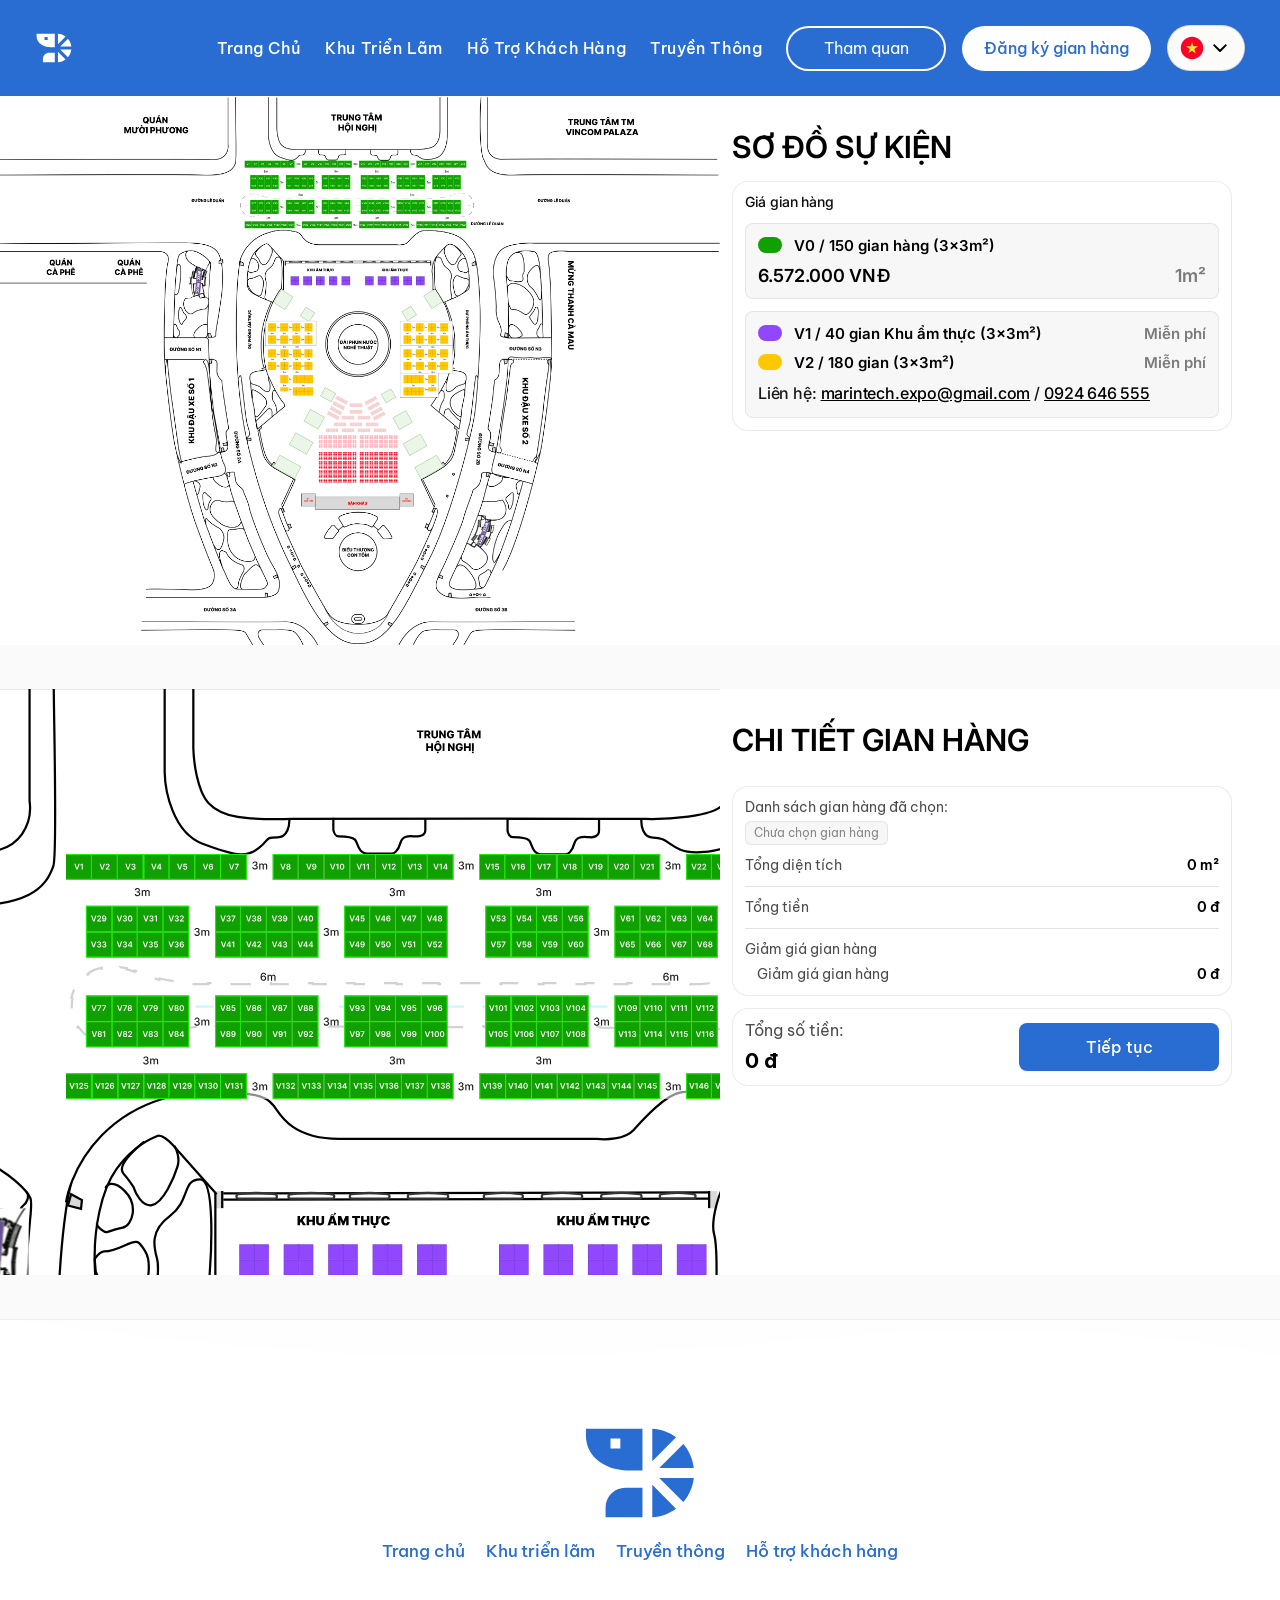
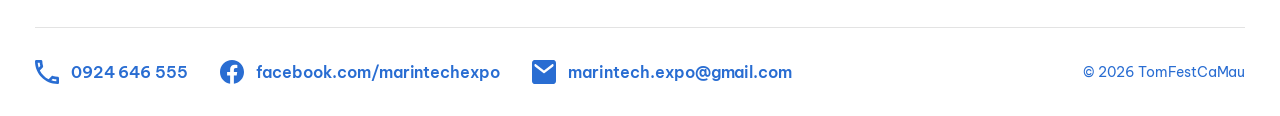
==== commit cc8da02a: "Merge pull request #1 from chienkapi2k1/dev-c-1 Dev c 1" ====
--- a/booth.html
+++ b/booth.html
@@ -2,134 +2,208 @@
 <html lang="vi">
 
 <head>
-    <meta charset="utf-8">
-    <meta name="viewport" content="width=device-width,initial-scale=1">
-    <title>Sơ đồ sự kiện</title>
-    <link rel="stylesheet" href="css/common.css">
-    <link rel="stylesheet" href="css/booth.css">
+  <meta charset="utf-8">
+  <meta name="viewport" content="width=device-width,initial-scale=1">
+  <title>Khu triển lãm — Tôm Fest Cà Mau</title>
+  <meta name="description" content="Sơ đồ sự kiện và chọn gian hàng triển lãm Tôm Fest Cà Mau 11.2026.">
+  <link rel="preconnect" href="https://fonts.googleapis.com">
+  <link rel="preconnect" href="https://fonts.gstatic.com" crossorigin>
+  <link rel="stylesheet"
+    href="https://fonts.googleapis.com/css2?family=Be+Vietnam+Pro:wght@400;500;600;700&family=Inter:wght@400;500;600;700&family=Mona+Sans:wght@600;700&display=swap">
+  <link rel="stylesheet" href="css/tokens.css">
+  <link rel="stylesheet" href="css/base.css">
+  <link rel="stylesheet" href="css/booth.css">
 </head>
 
 <body>
-    <header class="site-header"><a href="index.html"><img class="site-logo" src="assets/logo-white.svg"></a>
-        <nav class="site-nav"><a href="index.html">Trang Chủ</a><a href="booth.html">Khu Triển Lãm</a><a
-                href="visitor.html">Hỗ Trợ Khách Hàng</a><a href="#">Truyền Thông</a></nav>
-        <div class="site-actions"><a class="nav-pill" href="visitor.html">Tham quan</a><a class="nav-pill filled"
-                href="booth.html">Đăng ký gian hàng</a><button class="lang-pill">🇻🇳</button>
-        </div>
-    </header>
-    <main class="booth-page">
-        <section class="booth-top">
-            <div class="map-stage"><img src="assets/event-map.png" class="map-top"></div>
-            <aside class="scheme">
-                <h1>SƠ ĐỒ SỰ KIỆN</h1>
-                <div class="scheme-card">
-                    <div class="scheme-title">Giá gian hàng</div>
-                    <div class="price-line"><i class="dot green"></i>
-                        <div><b>V0 / 150 gian hàng (3×3m²)</b><strong>6.572.000 VNĐ</strong></div><span>1m²</span>
-                    </div>
-                    <div class="price-line"><i class="dot purple"></i>
-                        <div><b>V1 / 40 gian Khu ẩm thực (3×3m²)</b></div><span>Miễn phí</span>
-                    </div>
-                    <div class="price-line"><i class="dot yellow"></i>
-                        <div><b>V2 / 180 gian (3×3m²)</b></div><span>Miễn phí</span>
-                    </div>
-                    <p>Liên hệ: <u>marintech.expo@gmail.com</u> / <u>0924 646 555</u></p>
-                </div>
-            </aside>
-        </section>
-        <section class="booth-bottom">
-            <!-- MAP FULL WIDTH -->
-            <div class="booth-map-area">
-                <!-- Ảnh nền toàn cảnh -->
-                <img src="assets/booth-map.svg" class="event-map" alt="Sơ đồ sự kiện">
-
-                <!-- SVG các gian hàng -->
-                <div class="booth-overlay">
-                    <img src="assets/booth.svg" class="map-bottom" alt="Sơ đồ gian hàng">
-
-                    <!-- JS sẽ tự tạo 152 vùng click ở đây -->
-                    <div class="booth-hotspots"></div>
-                </div>
-            </div>
-
-            <!-- PANEL ĐÈ LÊN MAP -->
-            <aside class="selection">
-                <h1>CHI TIẾT GIAN HÀNG</h1>
-
-                <div class="selection-card">
-                    <div>Danh sách gian hàng đã chọn:</div>
-
-                    <div class="selected-tags" id="selectedTags">
-                        <span class="empty-selection">
-                            Chưa chọn gian hàng
-                        </span>
-                    </div>
-
-                    <hr>
-
-                    <div class="s-row">
-                        <span>Tổng diện tích</span>
-                        <b id="totalArea">0 m²</b>
-                    </div>
-
-                    <div class="s-row">
-                        <span>Tổng tiền</span>
-                        <b id="totalPrice">0 đ</b>
-                    </div>
-
-                    <div class="s-row">
-                        <span>Giảm giá gian hàng</span>
-                        <b>0 đ</b>
-                    </div>
-
-                    <div class="s-row">
-                        <span>Giảm giá hội viên</span>
-                        <b>0 đ</b>
-                    </div>
-                </div>
-
-                <div class="selection-total">
-                    <div>
-                        <span>Tổng số tiền:</span>
-                        <b id="finalPrice">0 đ</b>
-                    </div>
-
-                    <a href="payment.html" class="continue" id="continueBtn">
-                        Tiếp tục
-                    </a>
-                </div>
-            </aside>
-        </section>
-    </main>
-    <footer class="site-footer">
-        <div class="footer-brand">
-            <img class="footer-logo" src="assets/icon/tdesign_shrimp-filled.svg" alt="Tôm Fest Logo">
-            <nav class="footer-nav">
-                <a href="index.html">Trang chủ</a>
-                <a href="booth.html">Khu triển lãm</a>
-                <a href="#">Truyền thông</a>
-                <a href="visitor.html">Hỗ trợ khách hàng</a>
-            </nav>
-        </div>
-        <div class="footer-bottom">
-            <div class="footer-contact">
-                <span>
-                    <img class="footer-icon" src="assets/icon/phone.svg" alt="SĐT">
-                    0924 646 555
-                </span>
-                <span>
-                    <img class="footer-icon" src="assets/icon/facebook.svg" alt="Facebook">
-                    facebook.com/marintechexpo
-                </span>
-                <span>
-                    <img class="footer-icon" src="assets/icon/email.svg" alt="Email">
-                    marintech.expo@gmail.com
-                </span>
-            </div>
-            <span>© 2026 TomFestCaMau</span>
-        </div>
-    </footer>
-    <script src="assets/js/booth.js"></script>
+<a class="visually-hidden" href="#main">Bỏ qua điều hướng</a>
+
+<header class="site-header site-header--solid" data-header>
+  <a class="site-header__logo" href="index.html">
+    <img src="assets/tomfest/shrimp-header.svg" alt="Tôm Fest Cà Mau" width="48" height="48">
+  </a>
+
+  <div class="site-header__right">
+    <nav class="site-nav" aria-label="Điều hướng chính">
+      <a href="index.html">trang chủ</a>
+      <a href="booth.html" aria-current="page">khu triển lãm</a>
+      <a href="visitor.html">Hỗ trợ khách hàng</a>
+      <a href="index.html#news">truyền thông</a>
+    </nav>
+
+    <div class="site-header__actions">
+      <a class="btn btn--light" href="visitor.html">Tham quan</a>
+      <a class="btn btn--primary" href="booth.html">Đăng ký gian hàng</a>
+      <button class="lang-switch" type="button" aria-label="Đổi ngôn ngữ">
+        <img src="assets/tomfest/flag-vn.svg" alt="" width="24" height="24">
+        <img src="assets/tomfest/chevron-down.svg" alt="" width="24" height="24">
+      </button>
+    </div>
+  </div>
+
+  <button class="nav-toggle" type="button" data-nav-toggle aria-controls="mobile-nav" aria-expanded="false"
+    aria-label="Mở menu">
+    <span></span><span></span><span></span>
+  </button>
+</header>
+
+<div class="mobile-nav" id="mobile-nav" hidden>
+  <a href="index.html">trang chủ</a>
+  <a href="booth.html">khu triển lãm</a>
+  <a href="visitor.html">Hỗ trợ khách hàng</a>
+  <a href="index.html#news">truyền thông</a>
+  <div class="mobile-nav__actions">
+    <a class="btn btn--light" href="visitor.html">Tham quan</a>
+    <a class="btn btn--primary" href="booth.html">Đăng ký gian hàng</a>
+  </div>
+</div>
+
+<main class="booth" id="main">
+
+  <!-- ================= Sơ đồ tổng thể + bảng giá ================= -->
+  <section class="booth-overview">
+    <div class="booth-overview__map">
+      <img src="assets/event-map.png" alt="Sơ đồ tổng thể sự kiện Tôm Fest Cà Mau">
+    </div>
+
+    <aside class="booth-overview__panel">
+      <h1 class="panel-title">Sơ đồ sự kiện</h1>
+
+      <div class="price-card">
+        <p class="price-card__label">Giá gian hàng</p>
+
+        <div class="price-card__group">
+          <div class="price-item">
+            <p class="price-row">
+              <span class="swatch swatch--v0"></span>
+              <span class="price-row__name">V0 / 150 gian hàng (3x3m²)</span>
+            </p>
+            <p class="price-amount">
+              <strong>6.572.000 VNĐ</strong>
+              <span>1m²</span>
+            </p>
+          </div>
+
+          <div class="price-item">
+            <p class="price-row">
+              <span class="swatch swatch--v1"></span>
+              <span class="price-row__name">V1 / 40 gian Khu ẩm thực (3x3m²)</span>
+              <span class="price-row__note">Miễn phí</span>
+            </p>
+            <p class="price-row">
+              <span class="swatch swatch--v2"></span>
+              <span class="price-row__name">V2 / 180 gian (3x3m²)</span>
+              <span class="price-row__note">Miễn phí</span>
+            </p>
+            <p class="price-contact">
+              <span>Liên hệ:</span>
+              <a href="mailto:marintech.expo@gmail.com">marintech.expo@gmail.com</a>
+              <span>/</span>
+              <a href="tel:+84924646555">0924 646 555</a>
+            </p>
+          </div>
+        </div>
+      </div>
+    </aside>
+  </section>
+
+  <!-- ================= Chọn gian hàng ================= -->
+  <section class="booth-picker">
+    <p class="booth-picker__hint">Vuốt ngang để xem toàn bộ sơ đồ, chạm vào ô để chọn gian hàng.</p>
+
+    <div class="booth-picker__scroller">
+      <div class="booth-map-area">
+        <img src="assets/booth-map.svg" class="event-map" alt="Sơ đồ khu triển lãm">
+
+        <div class="booth-overlay">
+          <img src="assets/booth.svg" class="map-bottom" alt="">
+          <!-- assets/js/booth.js tạo 152 vùng chọn ở đây -->
+          <div class="booth-hotspots"></div>
+        </div>
+      </div>
+    </div>
+
+    <aside class="booth-detail">
+      <h2 class="panel-title">Chi tiết gian hàng</h2>
+
+      <div class="detail-card">
+        <div>
+          <p class="detail-card__label">Danh sách gian hàng đã chọn:</p>
+          <div class="selected-tags" id="selectedTags">
+            <span class="empty-selection">Chưa chọn gian hàng</span>
+          </div>
+        </div>
+
+        <div class="detail-row">
+          <span>Tổng diện tích</span>
+          <b id="totalArea">0 m²</b>
+        </div>
+
+        <hr class="detail-divider">
+
+        <div class="detail-row">
+          <span>Tổng tiền</span>
+          <b id="totalPrice">0 đ</b>
+        </div>
+
+        <hr class="detail-divider">
+
+        <div class="detail-rows">
+          <div class="detail-row"><span>Giảm giá gian hàng</span></div>
+          <div class="detail-row detail-row--indent">
+            <span>Giảm giá gian hàng</span>
+            <b>0 đ</b>
+          </div>
+        </div>
+      </div>
+
+      <div class="total-card">
+        <div class="total-card__sum">
+          <span>Tổng số tiền:</span>
+          <b id="finalPrice">0 đ</b>
+        </div>
+        <a class="btn btn--continue" href="payment.html" id="continueBtn">Tiếp tục</a>
+      </div>
+    </aside>
+  </section>
+
+</main>
+
+<!-- ================= Footer ================= -->
+<footer class="site-footer">
+  <img class="site-footer__wave" src="assets/tomfest/footer-wave.svg" alt="" aria-hidden="true">
+
+  <div class="container site-footer__inner">
+    <div class="site-footer__brand">
+      <img class="site-footer__logo" src="assets/tomfest/shrimp-footer.svg" alt="Tôm Fest Cà Mau" width="177"
+        height="177">
+      <nav class="footer-nav" aria-label="Điều hướng chân trang">
+        <a href="index.html">Trang chủ</a>
+        <a href="booth.html">Khu triển lãm</a>
+        <a href="index.html#news">Truyền thông</a>
+        <a href="visitor.html">Hỗ trợ khách hàng</a>
+      </nav>
+    </div>
+
+    <div class="site-footer__bottom">
+      <hr class="hairline">
+      <div class="footer-meta">
+        <ul class="footer-contact">
+          <li><img src="assets/tomfest/icon-phone.svg" alt="Điện thoại" width="24" height="24"><a
+            href="tel:+84924646555">0924 646 555</a></li>
+          <li><img src="assets/tomfest/icon-facebook.svg" alt="Facebook" width="24" height="24"><a
+            href="https://facebook.com/marintechexpo" rel="noopener">facebook.com/marintechexpo</a></li>
+          <li><img src="assets/tomfest/icon-email.svg" alt="Email" width="24" height="24"><a
+            href="mailto:marintech.expo@gmail.com">marintech.expo@gmail.com</a></li>
+        </ul>
+        <p class="footer-copy">© 2026 TomFestCaMau</p>
+      </div>
+    </div>
+  </div>
+</footer>
+
+<script src="assets/js/site.js" defer></script>
+<script src="assets/js/booth.js" defer></script>
 </body>
 
-</html>+</html>
--- a/css/tokens.css
+++ b/css/tokens.css
@@ -0,0 +1,138 @@
+/* ==========================================================================
+   Tôm Fest Cà Mau — Design tokens (global)
+   Nguồn: Figma "VNF (Copy)" — Home node 4903:251 (khung 1920px)
+   Dùng cho mọi trang: <link rel="stylesheet" href="css/tokens.css"> nạp đầu tiên.
+   Font khai báo ở <head>: Inter, Be Vietnam Pro, Mona Sans
+   ========================================================================== */
+
+:root {
+  /* --- Color: brand ------------------------------------------------------- */
+  --c-primary: #296dd2;          /* xanh chủ đạo: nút, link, icon, footer */
+  --c-primary-hover: #1f5fbe;
+  --c-primary-soft: rgb(41 109 210 / 8%);
+
+  /* --- Color: text -------------------------------------------------------- */
+  --c-ink: #0b0b0b;              /* tiêu đề, đoạn văn */
+  --c-ink-strong: #040404;       /* nhãn số liệu */
+  --c-text: rgb(0 0 0 / 86%);    /* số liệu lớn */
+  --c-on-dark: #ffffff;
+  --c-on-dark-muted: rgb(255 255 255 / 80%);
+
+  /* --- Color: surface ------------------------------------------------------ */
+  --c-bg: #fafafa;               /* nền trang + màu 2 dải sóng */
+  --c-surface: #ffffff;          /* card tin tức, footer */
+  --c-surface-alt: #fbfcfa;      /* nút đổi ngôn ngữ */
+  --c-placeholder: #d9d9d9;
+  --c-numeral: #d7d7d7;          /* số thứ tự 01–04 */
+
+  /* --- Color: phân khu gian hàng (sơ đồ triển lãm) ------------------------- */
+  --c-zone-v0: #10a000;          /* gian hàng tiêu chuẩn */
+  --c-zone-v1: #9147ff;          /* khu ẩm thực */
+  --c-zone-v2: #ffc800;          /* gian miễn phí */
+  --c-zone-v0-soft: rgb(16 160 0 / 12%);
+  --c-zone-v0-line: rgb(16 160 0 / 28%);
+  --c-zone-v0-ink: #0b7000;
+
+  /* --- Color: form (input, label, trạng thái) ------------------------------ */
+  --c-label: #0d0d0d;
+  --c-field-bg: rgb(5 5 5 / 3%);
+  --c-field-text: #0d0d0d;
+  --c-placeholder: rgb(0 0 0 / 27%);
+  --c-danger: #d03e19;
+  --c-required: #e11900;
+  --c-chip-bg: #95c766;
+  --c-chip-border: #5b9228;
+
+  /* --- Color: border ------------------------------------------------------- */
+  --c-border: #f1f1f1;
+  --c-hairline: #e3e3e3;
+  --c-border-pill: rgb(0 0 0 / 12%);
+  --c-border-card: rgb(0 0 0 / 8%);
+  --c-fill-subtle: rgb(5 5 5 / 3%);
+  --c-border-light: rgb(0 0 0 / 10%);
+  --c-border-on-dark: rgb(255 255 255 / 35%);
+  --c-hero-overlay: rgb(0 0 0 / 20%);
+
+  /* --- Typography: family --------------------------------------------------- */
+  --font-display: "Inter", "Segoe UI", system-ui, sans-serif;   /* tiêu đề */
+  --font-body: "Be Vietnam Pro", "Segoe UI", system-ui, sans-serif;
+  --font-num: "Mona Sans", "Inter", system-ui, sans-serif;      /* số liệu, ngày */
+
+  /* --- Typography: weight ---------------------------------------------------- */
+  --fw-regular: 400;
+  --fw-medium: 500;
+  --fw-semibold: 600;
+  --fw-bold: 700;
+
+  /* --- Typography: fluid scale (393px → 1920px) ------------------------------ */
+  --fs-hero: clamp(2.5rem, 1.984rem + 2.1vw, 4.5rem);        /* 40 → 72  */
+  --fs-hero-kicker: clamp(1.125rem, 0.9rem + 0.92vw, 2rem);  /* 18 → 32  */
+  --fs-h2: clamp(1.75rem, 1.428rem + 1.31vw, 3rem);          /* 28 → 48  */
+  --fs-h3: clamp(1.5rem, 1.243rem + 1.05vw, 2.5rem);         /* 24 → 40  */
+  --fs-h4: clamp(1.125rem, 1.029rem + 0.39vw, 1.5rem);       /* 18 → 24  */
+  --fs-stat: clamp(2.5rem, -0.18rem + 6.4vw, 7.5rem);        /* 40 → 120 */
+  --fs-lead: clamp(1rem, 0.871rem + 0.52vw, 1.5rem);         /* 16 → 24  */
+  --fs-nav: clamp(1rem, 0.968rem + 0.13vw, 1.125rem);        /* 16 → 18  */
+  --fs-body: 1rem;                                            /* 16 */
+  --fs-sm: 0.875rem;                                          /* 14 */
+  --fs-label: 0.75rem;                                        /* 12 */
+  --fs-caption: 0.625rem;                                     /* 10 */
+  --fs-date: 0.875rem;
+
+  /* --- Typography: line-height & tracking ------------------------------------ */
+  --lh-tight: 1.2;
+  --lh-normal: normal;
+  --lh-body: 1.5;
+  --ls-nav: 0.6px;
+  --ls-stat: 0.52px;
+  --ls-contact: -0.0396px;
+
+  /* --- Spacing --------------------------------------------------------------- */
+  --space-3xs: 4px;
+  --space-2xs: 6px;
+  --space-xs: 9px;
+  --space-sm: 12px;
+  --space-md: 16px;
+  --space-lg: 24px;
+  --space-xl: 32px;
+  --space-2xl: 44px;
+  --space-3xl: 54px;
+  --space-4xl: 60px;
+  --space-5xl: 72px;
+
+  /* Khoảng cách giữa các section: 56px (mobile) → 120px (desktop) */
+  --space-section: clamp(3.5rem, 2.53rem + 3.93vw, 7.5rem);
+
+  /* --- Layout ---------------------------------------------------------------- */
+  --content-max: 1824px;
+  --gutter: clamp(1rem, 0.485rem + 2.1vw, 3rem);   /* 16 → 48 */
+  --header-h: 64px;
+  --field-h: 40px;
+  --wave-h: clamp(48px, 9.5vw, 183px);
+  --footer-wave-h: clamp(28px, 4.9vw, 94px);
+
+  /* --- Radius ----------------------------------------------------------------- */
+  --radius-sm: 8px;
+  --radius-input: 8px;
+  --radius-input-lg: 12px;
+  --radius-card: 16px;
+  --radius-md: 24px;
+  --radius-lg: 32px;
+  --radius-pill: 999px;
+
+  /* --- Elevation --------------------------------------------------------------- */
+  --shadow-card: 0 2px 16px rgb(11 11 11 / 4%);
+  --shadow-float: 0 0 6px rgb(0 0 0 / 10%);
+  --shadow-field: inset 0 0 1px 0 rgb(0 0 0 / 8%), inset 0 0 3px 0 rgb(0 0 0 / 12%);
+  --shadow-field-focus: inset 0 0 1px 0 rgb(25 74 145 / 8%), inset 0 0 3px 0 rgb(25 74 145 / 12%);
+  --shadow-header: 0 6px 24px rgb(11 11 11 / 8%);
+
+  /* --- Motion ------------------------------------------------------------------ */
+  --dur-fast: 0.15s;
+  --dur: 0.25s;
+  --ease: cubic-bezier(0.4, 0, 0.2, 1);
+}
+
+@media (min-width: 1024px) {
+  :root { --header-h: 96px; }
+}
--- a/css/base.css
+++ b/css/base.css
@@ -0,0 +1,426 @@
+/* ==========================================================================
+   Tôm Fest Cà Mau — Base + component dùng lại toàn site
+   Yêu cầu: nạp css/tokens.css TRƯỚC file này.
+   ========================================================================== */
+
+/* --- Reset ----------------------------------------------------------------- */
+*,
+*::before,
+*::after { box-sizing: border-box; }
+
+html {
+  -webkit-text-size-adjust: 100%;
+  scroll-behavior: smooth;
+  scroll-padding-top: calc(var(--header-h) + 8px);
+}
+
+@media (prefers-reduced-motion: reduce) {
+  html { scroll-behavior: auto; }
+}
+
+body {
+  margin: 0;
+  background: var(--c-bg);
+  color: var(--c-ink);
+  font-family: var(--font-body);
+  font-size: var(--fs-body);
+  line-height: var(--lh-body);
+  -webkit-font-smoothing: antialiased;
+  overflow-x: hidden;
+}
+
+body.has-nav-open { overflow: hidden; }
+
+h1, h2, h3, h4, p, figure, dl, dd { margin: 0; }
+
+fieldset { margin: 0; padding: 0; border: 0; min-width: 0; }
+legend { padding: 0; }
+ul, ol { margin: 0; padding: 0; list-style: none; }
+img, svg, video { display: block; max-width: 100%; }
+a { color: inherit; text-decoration: none; }
+button { font: inherit; color: inherit; background: none; border: 0; cursor: pointer; }
+
+:focus-visible {
+  outline: 2px solid var(--c-primary);
+  outline-offset: 3px;
+}
+
+.visually-hidden {
+  position: absolute;
+  width: 1px; height: 1px;
+  margin: -1px; padding: 0;
+  overflow: hidden;
+  clip-path: inset(50%);
+  white-space: nowrap;
+}
+
+/* --- Layout ------------------------------------------------------------------ */
+.container {
+  width: 100%;
+  max-width: calc(var(--content-max) + var(--gutter) * 2);
+  margin-inline: auto;
+  padding-inline: var(--gutter);
+}
+
+.section { padding-block: calc(var(--space-section) / 2); }
+
+/* --- Section heading ---------------------------------------------------------- */
+.section-head {
+  display: flex;
+  flex-direction: column;
+  gap: var(--space-md);
+}
+
+.section-head__title {
+  font-family: var(--font-display);
+  font-weight: var(--fw-semibold);
+  font-size: var(--fs-h2);
+  line-height: var(--lh-normal);
+  text-transform: capitalize;
+  color: var(--c-ink);
+}
+
+.section-head__title--bold { font-weight: var(--fw-bold); }
+
+.section-head__lead {
+  font-size: var(--fs-lead);
+  line-height: var(--lh-normal);
+  color: var(--c-ink);
+  max-width: 982px;
+}
+
+/* --- Button -------------------------------------------------------------------- */
+.btn {
+  display: inline-flex;
+  align-items: center;
+  justify-content: center;
+  gap: var(--space-xs);
+  min-height: 45px;
+  padding: 10px 20px;
+  border: 2px solid transparent;
+  border-radius: var(--radius-pill);
+  font-size: var(--fs-body);
+  line-height: var(--lh-normal);
+  white-space: nowrap;
+  transition: background-color var(--dur) var(--ease), color var(--dur) var(--ease),
+              border-color var(--dur) var(--ease), transform var(--dur-fast) var(--ease);
+}
+
+.btn:hover { transform: translateY(-1px); }
+.btn:active { transform: translateY(0); }
+
+.btn--light {
+  min-width: 160px;
+  padding: 10px;
+  background: var(--c-surface);
+  border-color: var(--c-border-light);
+  color: #000;
+}
+.btn--light:hover { background: #f0f4fb; }
+
+.btn--primary {
+  background: var(--c-primary);
+  border-color: var(--c-border-on-dark);
+  color: var(--c-on-dark);
+  font-weight: var(--fw-medium);
+}
+.btn--primary:hover { background: var(--c-primary-hover); }
+
+/* Nút "Xem tất cả": chữ trái, icon tròn phải */
+.btn--pill-icon {
+  padding: 6px 6px 6px 24px;
+  background: var(--c-primary);
+  border-color: transparent;
+  color: var(--c-on-dark);
+}
+.btn--pill-icon:hover { background: var(--c-primary-hover); }
+.btn--pill-icon img { width: 40px; height: 40px; }
+
+/* --- Icon tròn mũi tên ----------------------------------------------------------- */
+.arrow-icon {
+  width: 40px;
+  height: 40px;
+  flex: none;
+  transition: transform var(--dur) var(--ease);
+}
+
+a:hover .arrow-icon { transform: translate(2px, -2px); }
+
+/* --- Hairline --------------------------------------------------------------------- */
+.hairline {
+  height: 1px;
+  width: 100%;
+  background: var(--c-hairline);
+  border: 0;
+}
+
+/* ==========================================================================
+   Header
+   ========================================================================== */
+.site-header {
+  position: fixed;
+  inset: 0 0 auto;
+  z-index: 50;
+  display: flex;
+  align-items: center;
+  justify-content: space-between;
+  gap: var(--space-lg);
+  width: 100%;
+  min-height: var(--header-h);
+  padding: 12px var(--gutter);
+  color: var(--c-on-dark);
+  transition: background-color var(--dur) var(--ease), box-shadow var(--dur) var(--ease);
+}
+
+.site-header.is-scrolled,
+body.has-nav-open .site-header {
+  background: var(--c-primary);
+  box-shadow: var(--shadow-header);
+}
+
+.site-header__logo img {
+  width: clamp(36px, 3vw, 48px);
+  height: auto;
+}
+
+.site-header__right {
+  display: flex;
+  align-items: center;
+  gap: var(--space-lg);
+}
+
+.site-nav {
+  display: flex;
+  align-items: center;
+  gap: var(--space-lg);
+}
+
+.site-nav a {
+  font-weight: var(--fw-medium);
+  font-size: var(--fs-body);
+  line-height: 24px;
+  letter-spacing: var(--ls-nav);
+  text-transform: capitalize;
+  transition: opacity var(--dur) var(--ease);
+}
+
+.site-nav a:hover { opacity: 0.75; }
+
+.site-header__actions {
+  display: flex;
+  align-items: center;
+  gap: var(--space-md);
+}
+
+.lang-switch {
+  display: inline-flex;
+  align-items: center;
+  gap: var(--space-3xs);
+  padding: 10px 12px;
+  border: 1px solid var(--c-border-pill);
+  border-radius: 37px;
+  background: var(--c-surface-alt);
+}
+
+.lang-switch img { width: 24px; height: 24px; }
+
+.nav-toggle {
+  display: inline-flex;
+  flex-direction: column;
+  justify-content: center;
+  gap: 5px;
+  width: 40px;
+  height: 40px;
+  padding: 8px;
+}
+
+.nav-toggle span {
+  display: block;
+  height: 2px;
+  border-radius: 2px;
+  background: currentcolor;
+  transition: transform var(--dur) var(--ease), opacity var(--dur) var(--ease);
+}
+
+.nav-toggle[aria-expanded="true"] span:nth-child(1) { transform: translateY(7px) rotate(45deg); }
+.nav-toggle[aria-expanded="true"] span:nth-child(2) { opacity: 0; }
+.nav-toggle[aria-expanded="true"] span:nth-child(3) { transform: translateY(-7px) rotate(-45deg); }
+
+@media (max-width: 1023px) {
+  .site-header__right { display: none; }
+}
+
+@media (min-width: 1024px) {
+  .site-header { padding: 24px var(--gutter); }
+  .nav-toggle { display: none; }
+}
+
+/* --- Header đặc (trang trong: booth / visitor / payment) --------------------- */
+.site-header--solid {
+  position: sticky;
+  background: var(--c-primary);
+}
+
+/* Trên nền xanh: "Tham quan" viền trắng, "Đăng ký gian hàng" nền trắng chữ xanh */
+.site-header--solid .btn--light,
+.site-header.is-scrolled .btn--light {
+  background: transparent;
+  border-color: var(--c-on-dark);
+  color: var(--c-on-dark);
+}
+
+.site-header--solid .btn--light:hover,
+.site-header.is-scrolled .btn--light:hover { background: rgb(255 255 255 / 14%); }
+
+.site-header--solid .btn--primary,
+.site-header.is-scrolled .btn--primary {
+  background: var(--c-surface);
+  border-color: transparent;
+  color: var(--c-primary);
+}
+
+.site-header--solid .btn--primary:hover,
+.site-header.is-scrolled .btn--primary:hover { background: #eaf1fc; }
+
+/* Drawer trên trang trong đã có header đặc thì không cần đổi màu thêm */
+.site-header--solid + .mobile-nav { box-shadow: var(--shadow-header); }
+
+/* --- Drawer mobile ------------------------------------------------------------- */
+.mobile-nav {
+  position: fixed;
+  inset: var(--header-h) 0 auto;
+  z-index: 45;
+  display: flex;
+  flex-direction: column;
+  gap: var(--space-md);
+  padding: var(--space-lg) var(--gutter) var(--space-xl);
+  background: var(--c-surface);
+  box-shadow: var(--shadow-header);
+}
+
+.mobile-nav[hidden] { display: none; }
+
+/* Chỉ nhắm link điều hướng — nếu không sẽ đè font-size/color của .btn trong drawer */
+.mobile-nav a:not(.btn) {
+  font-weight: var(--fw-medium);
+  font-size: 1.125rem;
+  text-transform: capitalize;
+  color: var(--c-primary);
+}
+
+.mobile-nav__actions {
+  display: flex;
+  flex-direction: column;
+  gap: var(--space-sm);
+  padding-top: var(--space-md);
+  border-top: 1px solid var(--c-border);
+}
+
+.mobile-nav .btn { width: 100%; }
+
+/* ==========================================================================
+   Footer
+   ========================================================================== */
+.site-footer {
+  position: relative;
+  overflow: hidden;          /* giữ dải sóng không làm tràn ngang trang */
+  background: var(--c-surface);
+  border-top: 1px solid var(--c-border);
+  padding-block: calc(var(--footer-wave-h) + var(--space-xl)) var(--space-xl);
+  color: var(--c-primary);
+}
+
+/* Dải sóng màu nền trang phủ lên mép trên footer */
+.site-footer__wave {
+  position: absolute;
+  inset: 0 auto auto 50%;
+  transform: translate(-50%, -38%);
+  width: 105vw;
+  min-width: 1200px;
+  height: auto;
+  pointer-events: none;
+}
+
+.site-footer__inner {
+  display: flex;
+  flex-direction: column;
+  gap: var(--space-3xl);
+  align-items: center;
+}
+
+.site-footer__brand {
+  display: flex;
+  flex-direction: column;
+  align-items: center;
+  gap: 7px;
+}
+
+.site-footer__logo {
+  width: clamp(104px, 9.2vw, 177px);
+  height: auto;
+}
+
+.footer-nav {
+  display: flex;
+  flex-wrap: wrap;
+  justify-content: center;
+  gap: var(--space-md) 21px;
+  font-weight: var(--fw-medium);
+  font-size: var(--fs-nav);
+  letter-spacing: var(--ls-contact);
+}
+
+.footer-nav a { transition: opacity var(--dur) var(--ease); }
+.footer-nav a:hover { opacity: 0.7; }
+
+.site-footer__bottom {
+  display: flex;
+  flex-direction: column;
+  gap: var(--space-lg);
+  width: 100%;
+}
+
+.footer-meta {
+  display: flex;
+  flex-direction: column;
+  align-items: center;
+  gap: var(--space-md);
+}
+
+.footer-contact {
+  display: flex;
+  flex-wrap: wrap;
+  justify-content: center;
+  gap: var(--space-md) var(--space-xl);
+}
+
+.footer-contact li {
+  display: flex;
+  align-items: center;
+  gap: var(--space-sm);
+  font-weight: var(--fw-semibold);
+  letter-spacing: var(--ls-contact);
+}
+
+.footer-contact img { width: 24px; height: 24px; flex: none; }
+
+.footer-copy {
+  font-size: var(--fs-sm);
+  letter-spacing: -0.05px;
+  line-height: 20px;
+}
+
+/* Màn hẹp: rút gọn nút để 2 nút nằm cùng hàng như design */
+@media (max-width: 479px) {
+  .btn--light { min-width: 0; padding-inline: 20px; }
+}
+
+@media (min-width: 1024px) {
+  .footer-meta {
+    flex-direction: row;
+    align-items: center;
+    justify-content: space-between;
+  }
+
+  .footer-contact { justify-content: flex-start; }
+}
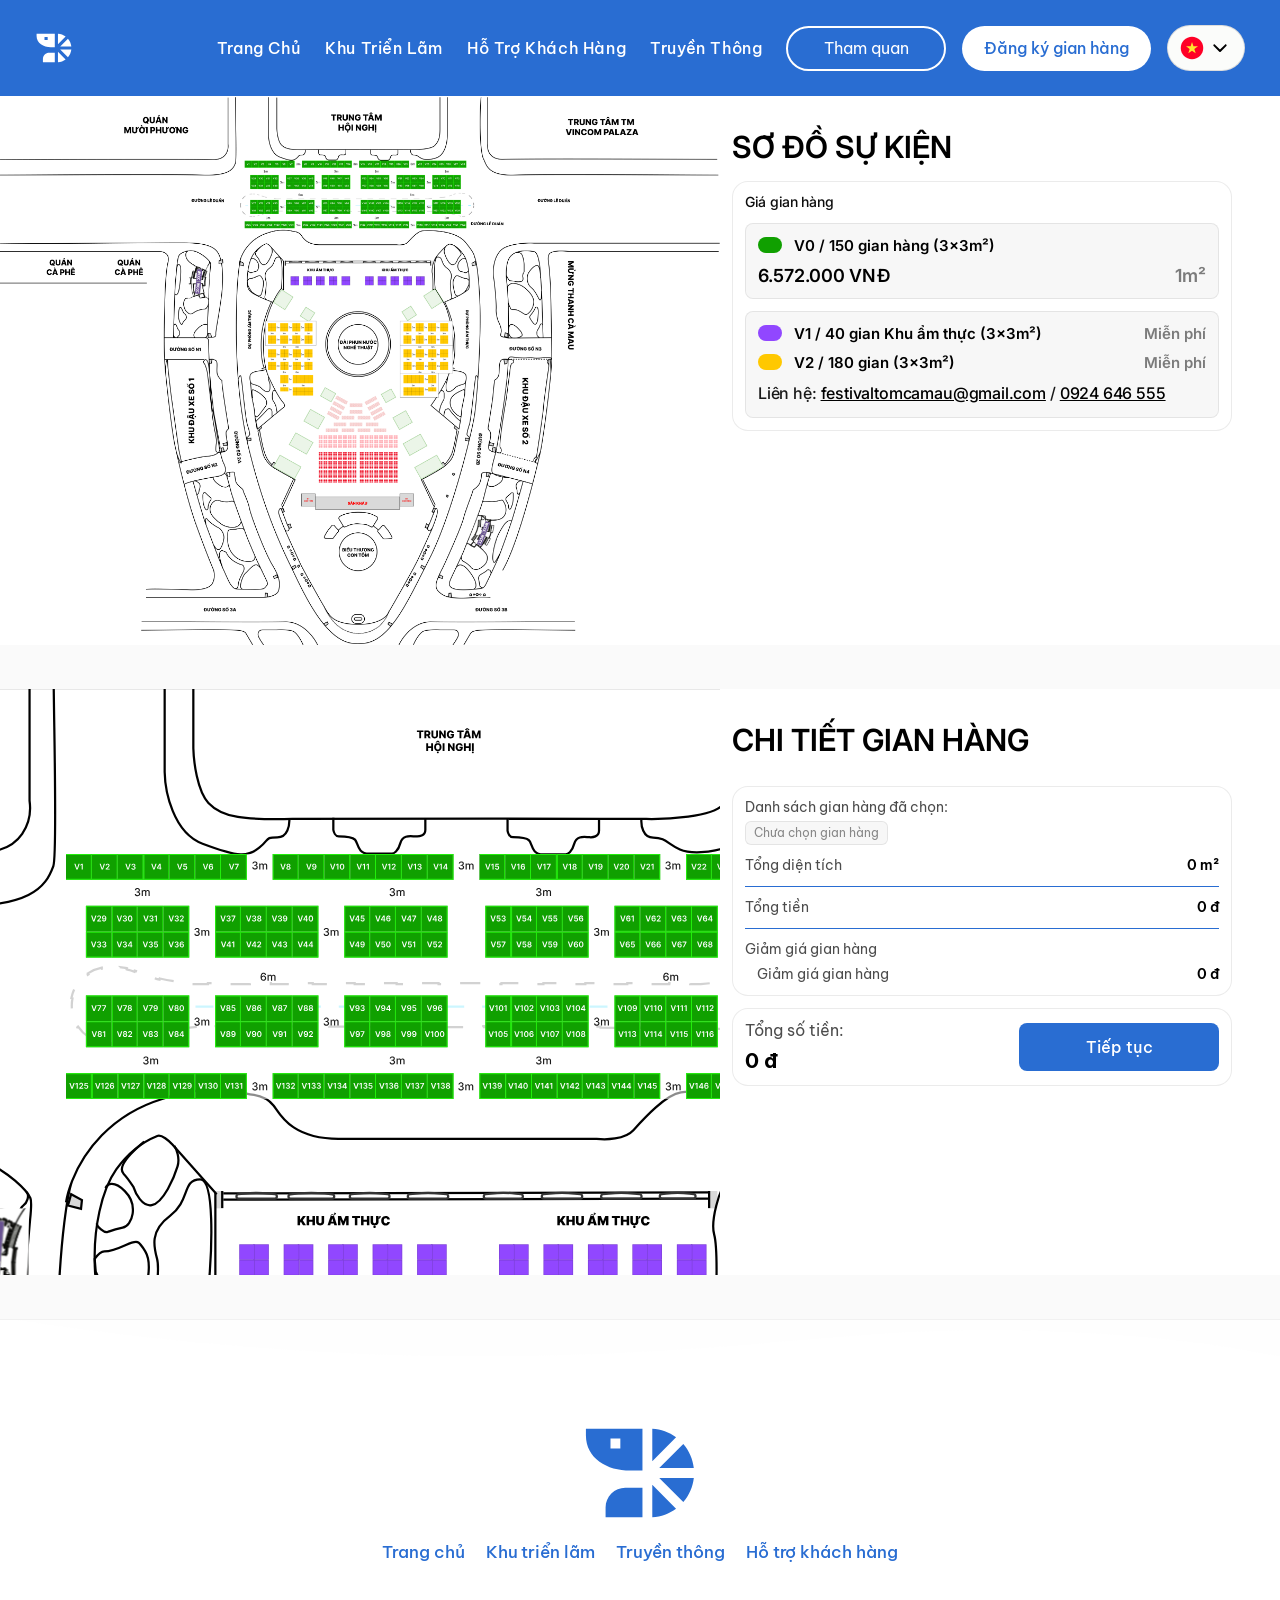
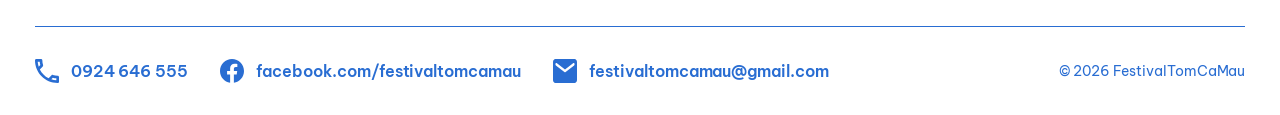
==== commit 360eb46b: "Update style" ====
--- a/booth.html
+++ b/booth.html
@@ -28,7 +28,7 @@
       <a href="index.html">trang chủ</a>
       <a href="booth.html" aria-current="page">khu triển lãm</a>
       <a href="visitor.html">Hỗ trợ khách hàng</a>
-      <a href="index.html#news">truyền thông</a>
+      <a href="media.html">truyền thông</a>
     </nav>
 
     <div class="site-header__actions">
@@ -51,7 +51,7 @@
   <a href="index.html">trang chủ</a>
   <a href="booth.html">khu triển lãm</a>
   <a href="visitor.html">Hỗ trợ khách hàng</a>
-  <a href="index.html#news">truyền thông</a>
+  <a href="media.html">truyền thông</a>
   <div class="mobile-nav__actions">
     <a class="btn btn--light" href="visitor.html">Tham quan</a>
     <a class="btn btn--primary" href="booth.html">Đăng ký gian hàng</a>
@@ -97,7 +97,7 @@
             </p>
             <p class="price-contact">
               <span>Liên hệ:</span>
-              <a href="mailto:marintech.expo@gmail.com">marintech.expo@gmail.com</a>
+              <a href="mailto:festivaltomcamau@gmail.com">festivaltomcamau@gmail.com</a>
               <span>/</span>
               <a href="tel:+84924646555">0924 646 555</a>
             </p>
@@ -180,7 +180,7 @@
       <nav class="footer-nav" aria-label="Điều hướng chân trang">
         <a href="index.html">Trang chủ</a>
         <a href="booth.html">Khu triển lãm</a>
-        <a href="index.html#news">Truyền thông</a>
+        <a href="media.html">Truyền thông</a>
         <a href="visitor.html">Hỗ trợ khách hàng</a>
       </nav>
     </div>
@@ -192,11 +192,11 @@
           <li><img src="assets/tomfest/icon-phone.svg" alt="Điện thoại" width="24" height="24"><a
             href="tel:+84924646555">0924 646 555</a></li>
           <li><img src="assets/tomfest/icon-facebook.svg" alt="Facebook" width="24" height="24"><a
-            href="https://facebook.com/marintechexpo" rel="noopener">facebook.com/marintechexpo</a></li>
+            href="https://facebook.com/festivaltomcamau" rel="noopener">facebook.com/festivaltomcamau</a></li>
           <li><img src="assets/tomfest/icon-email.svg" alt="Email" width="24" height="24"><a
-            href="mailto:marintech.expo@gmail.com">marintech.expo@gmail.com</a></li>
+            href="mailto:festivaltomcamau@gmail.com">festivaltomcamau@gmail.com</a></li>
         </ul>
-        <p class="footer-copy">© 2026 TomFestCaMau</p>
+        <p class="footer-copy">© 2026 FestivalTomCaMau</p>
       </div>
     </div>
   </div>
--- a/css/tokens.css
+++ b/css/tokens.css
@@ -14,6 +14,10 @@
   /* --- Color: text -------------------------------------------------------- */
   --c-ink: #0b0b0b;              /* tiêu đề, đoạn văn */
   --c-ink-strong: #040404;       /* nhãn số liệu */
+  --c-ink-navy: #1b2451;         /* tiêu đề card lĩnh vực triển lãm, tiêu đề hội nghị */
+  --c-ink-deep: #0b2326;         /* eyebrow trang truyền thông */
+  --c-primary-deep: #194a91;     /* nút "Đăng ký tham gia" */
+  --c-on-deep: #fff8ea;
   --c-text: rgb(0 0 0 / 86%);    /* số liệu lớn */
   --c-on-dark: #ffffff;
   --c-on-dark-muted: rgb(255 255 255 / 80%);
@@ -45,13 +49,19 @@
 
   /* --- Color: border ------------------------------------------------------- */
   --c-border: #f1f1f1;
-  --c-hairline: #e3e3e3;
+  --c-hairline: #296DD2;
   --c-border-pill: rgb(0 0 0 / 12%);
   --c-border-card: rgb(0 0 0 / 8%);
   --c-fill-subtle: rgb(5 5 5 / 3%);
   --c-border-light: rgb(0 0 0 / 10%);
   --c-border-on-dark: rgb(255 255 255 / 35%);
-  --c-hero-overlay: rgb(0 0 0 / 20%);
+  --c-hero-overlay: rgb(52 98 125 / 58%);
+  --c-info-bg: rgb(0 98 255 / 4%);            /* ô thông tin hội nghị */
+  --c-info-border: rgb(0 98 255 / 34%);
+  --c-chip-soft-bg: rgb(41 109 210 / 8%);     /* chip ngày/giờ/địa điểm */
+  --c-chip-soft-border: rgb(41 109 210 / 18%);
+  --c-glass: rgb(255 255 255 / 50%);        /* thẻ logo đơn vị trên hero */
+  --c-glass-soft: rgb(255 255 255 / 18%);   /* chip địa điểm trên hero */
 
   /* --- Typography: family --------------------------------------------------- */
   --font-display: "Inter", "Segoe UI", system-ui, sans-serif;   /* tiêu đề */
@@ -64,15 +74,16 @@
   --fw-semibold: 600;
   --fw-bold: 700;
 
-  /* --- Typography: fluid scale (393px → 1920px) ------------------------------ */
-  --fs-hero: clamp(2.5rem, 1.984rem + 2.1vw, 4.5rem);        /* 40 → 72  */
-  --fs-hero-kicker: clamp(1.125rem, 0.9rem + 0.92vw, 2rem);  /* 18 → 32  */
-  --fs-h2: clamp(1.75rem, 1.428rem + 1.31vw, 3rem);          /* 28 → 48  */
-  --fs-h3: clamp(1.5rem, 1.243rem + 1.05vw, 2.5rem);         /* 24 → 40  */
-  --fs-h4: clamp(1.125rem, 1.029rem + 0.39vw, 1.5rem);       /* 18 → 24  */
-  --fs-stat: clamp(2.5rem, -0.18rem + 6.4vw, 7.5rem);        /* 40 → 120 */
-  --fs-lead: clamp(1rem, 0.871rem + 0.52vw, 1.5rem);         /* 16 → 24  */
-  --fs-nav: clamp(1rem, 0.968rem + 0.13vw, 1.125rem);        /* 16 → 18  */
+  /* --- Typography: fluid scale --------------------------------------------------*/
+  --fs-hero: clamp(1.875rem, 1.359rem + 2.1vw, 3.25rem);          /* 30 → 52 → 64  */
+  --fs-hero-kicker: clamp(1.125rem, 0.937rem + 0.76vw, 1.625rem); /* 18 → 26 → 32  */
+  --fs-h2: clamp(1.75rem, 1.469rem + 1.15vw, 2.5rem);             /* 28 → 40 → 48  */
+  --fs-h3: clamp(1.5rem, 1.312rem + 0.76vw, 2rem);                /* 24 → 32 → 40  */
+  --fs-h4: clamp(1.125rem, 1.055rem + 0.29vw, 1.3125rem);         /* 18 → 21 → 24  */
+  --fs-stat: clamp(2.5rem, 1.186rem + 5.35vw, 6rem);              /* 40 → 96 → 120 */
+  --fs-lead: clamp(1rem, 0.906rem + 0.38vw, 1.25rem);             /* 16 → 20 → 24  */
+  --fs-zone: clamp(1.25rem, 1.0625rem + 0.76vw, 1.75rem);         /* 20 → 28 → 32  */
+  --fs-nav: clamp(1rem, 0.977rem + 0.1vw, 1.0625rem);             /* 16 → 17 → 18  */
   --fs-body: 1rem;                                            /* 16 */
   --fs-sm: 0.875rem;                                          /* 14 */
   --fs-label: 0.75rem;                                        /* 12 */
@@ -83,9 +94,11 @@
   --lh-tight: 1.2;
   --lh-normal: normal;
   --lh-body: 1.5;
+  --lh-relaxed: 1.6;
   --ls-nav: 0.6px;
   --ls-stat: 0.52px;
   --ls-contact: -0.0396px;
+  --ls-org: -0.18px;
 
   /* --- Spacing --------------------------------------------------------------- */
   --space-3xs: 4px;
@@ -101,7 +114,7 @@
   --space-5xl: 72px;
 
   /* Khoảng cách giữa các section: 56px (mobile) → 120px (desktop) */
-  --space-section: clamp(3.5rem, 2.53rem + 3.93vw, 7.5rem);
+  --space-section: clamp(2rem, 2.53rem + 2vw, 5rem);
 
   /* --- Layout ---------------------------------------------------------------- */
   --content-max: 1824px;
@@ -112,6 +125,7 @@
   --footer-wave-h: clamp(28px, 4.9vw, 94px);
 
   /* --- Radius ----------------------------------------------------------------- */
+  --radius-xs: 6px;
   --radius-sm: 8px;
   --radius-input: 8px;
   --radius-input-lg: 12px;
@@ -121,7 +135,7 @@
   --radius-pill: 999px;
 
   /* --- Elevation --------------------------------------------------------------- */
-  --shadow-card: 0 2px 16px rgb(11 11 11 / 4%);
+  --shadow-card: 0 4px 20px rgb(0 0 0 / 5%);
   --shadow-float: 0 0 6px rgb(0 0 0 / 10%);
   --shadow-field: inset 0 0 1px 0 rgb(0 0 0 / 8%), inset 0 0 3px 0 rgb(0 0 0 / 12%);
   --shadow-field-focus: inset 0 0 1px 0 rgb(25 74 145 / 8%), inset 0 0 3px 0 rgb(25 74 145 / 12%);
@@ -136,3 +150,18 @@
 @media (min-width: 1024px) {
   :root { --header-h: 96px; }
 }
+
+/* Đoạn 2 của thang chữ: từ 1440px trở lên mới tiến dần về cỡ gốc trong Figma (1920px) */
+@media (min-width: 1440px) {
+  :root {
+    --fs-hero: clamp(3.25rem, 1rem + 2.5vw, 4rem);              /* 52 → 64  */
+    --fs-hero-kicker: clamp(1.625rem, 0.5rem + 1.25vw, 2rem);   /* 26 → 32  */
+    --fs-h2: clamp(2.5rem, 1rem + 1.67vw, 3rem);                /* 40 → 48  */
+    --fs-h3: clamp(2rem, 0.5rem + 1.67vw, 2.5rem);              /* 32 → 40  */
+    --fs-h4: clamp(1.3125rem, 0.75rem + 0.63vw, 1.5rem);        /* 21 → 24  */
+    --fs-stat: clamp(6rem, 1.5rem + 5vw, 7.5rem);               /* 96 → 120 */
+    --fs-lead: clamp(1.25rem, 0.5rem + 0.7vw, 1.5rem);         /* 20 → 24  */
+    --fs-zone: clamp(1.75rem, 1rem + 0.83vw, 2rem);             /* 28 → 32  */
+    --fs-nav: clamp(1.0625rem, 0.875rem + 0.21vw, 1.125rem);    /* 17 → 18  */
+  }
+}
--- a/css/base.css
+++ b/css/base.css
@@ -6,7 +6,9 @@
 /* --- Reset ----------------------------------------------------------------- */
 *,
 *::before,
-*::after { box-sizing: border-box; }
+*::after {
+  box-sizing: border-box;
+}
 
 html {
   -webkit-text-size-adjust: 100%;
@@ -15,7 +17,9 @@
 }
 
 @media (prefers-reduced-motion: reduce) {
-  html { scroll-behavior: auto; }
+  html {
+    scroll-behavior: auto;
+  }
 }
 
 body {
@@ -29,16 +33,48 @@
   overflow-x: hidden;
 }
 
-body.has-nav-open { overflow: hidden; }
-
-h1, h2, h3, h4, p, figure, dl, dd { margin: 0; }
-
-fieldset { margin: 0; padding: 0; border: 0; min-width: 0; }
-legend { padding: 0; }
-ul, ol { margin: 0; padding: 0; list-style: none; }
-img, svg, video { display: block; max-width: 100%; }
-a { color: inherit; text-decoration: none; }
-button { font: inherit; color: inherit; background: none; border: 0; cursor: pointer; }
+body.has-nav-open {
+  overflow: hidden;
+}
+
+h1, h2, h3, h4, p, figure, dl, dd {
+  margin: 0;
+}
+
+fieldset {
+  margin: 0;
+  padding: 0;
+  border: 0;
+  min-width: 0;
+}
+
+legend {
+  padding: 0;
+}
+
+ul, ol {
+  margin: 0;
+  padding: 0;
+  list-style: none;
+}
+
+img, svg, video {
+  display: block;
+  max-width: 100%;
+}
+
+a {
+  color: inherit;
+  text-decoration: none;
+}
+
+button {
+  font: inherit;
+  color: inherit;
+  background: none;
+  border: 0;
+  cursor: pointer;
+}
 
 :focus-visible {
   outline: 2px solid var(--c-primary);
@@ -47,8 +83,10 @@
 
 .visually-hidden {
   position: absolute;
-  width: 1px; height: 1px;
-  margin: -1px; padding: 0;
+  width: 1px;
+  height: 1px;
+  margin: -1px;
+  padding: 0;
   overflow: hidden;
   clip-path: inset(50%);
   white-space: nowrap;
@@ -62,7 +100,9 @@
   padding-inline: var(--gutter);
 }
 
-.section { padding-block: calc(var(--space-section) / 2); }
+.section {
+  padding-block: calc(var(--space-section) / 2);
+}
 
 /* --- Section heading ---------------------------------------------------------- */
 .section-head {
@@ -80,11 +120,18 @@
   color: var(--c-ink);
 }
 
-.section-head__title--bold { font-weight: var(--fw-bold); }
+.section-head__title--bold {
+  font-weight: var(--fw-bold);
+}
+
+/* Tiêu đề section dùng font body (Be Vietnam Pro) — Về chúng tôi, Các sự kiện chính */
+.section-head__title--body {
+  font-family: var(--font-body);
+}
 
 .section-head__lead {
   font-size: var(--fs-lead);
-  line-height: var(--lh-normal);
+  line-height: var(--lh-relaxed);
   color: var(--c-ink);
   max-width: 982px;
 }
@@ -103,11 +150,16 @@
   line-height: var(--lh-normal);
   white-space: nowrap;
   transition: background-color var(--dur) var(--ease), color var(--dur) var(--ease),
-              border-color var(--dur) var(--ease), transform var(--dur-fast) var(--ease);
-}
-
-.btn:hover { transform: translateY(-1px); }
-.btn:active { transform: translateY(0); }
+  border-color var(--dur) var(--ease), transform var(--dur-fast) var(--ease);
+}
+
+.btn:hover {
+  transform: translateY(-1px);
+}
+
+.btn:active {
+  transform: translateY(0);
+}
 
 .btn--light {
   min-width: 160px;
@@ -116,7 +168,10 @@
   border-color: var(--c-border-light);
   color: #000;
 }
-.btn--light:hover { background: #f0f4fb; }
+
+.btn--light:hover {
+  background: #f0f4fb;
+}
 
 .btn--primary {
   background: var(--c-primary);
@@ -124,7 +179,10 @@
   color: var(--c-on-dark);
   font-weight: var(--fw-medium);
 }
-.btn--primary:hover { background: var(--c-primary-hover); }
+
+.btn--primary:hover {
+  background: var(--c-primary-hover);
+}
 
 /* Nút "Xem tất cả": chữ trái, icon tròn phải */
 .btn--pill-icon {
@@ -133,8 +191,50 @@
   border-color: transparent;
   color: var(--c-on-dark);
 }
-.btn--pill-icon:hover { background: var(--c-primary-hover); }
-.btn--pill-icon img { width: 40px; height: 40px; }
+
+.btn--pill-icon:hover {
+  background: var(--c-primary-hover);
+}
+
+.btn--pill-icon img {
+  width: 40px;
+  height: 40px;
+}
+
+/* Nút "Xem chi tiết" trong card tin tức: pill nhỏ, mũi tên chéo lên */
+.btn--detail {
+  gap: var(--space-3xs);
+  min-height: 40px;
+  padding: 6px 6px 6px 12px;
+  background: var(--c-primary);
+  border-color: transparent;
+  font-family: var(--font-num);
+  font-weight: var(--fw-medium);
+  font-size: var(--fs-label);
+  color: var(--c-on-dark);
+  font-variation-settings: "wdth" 100;
+}
+.btn--detail:hover { background: var(--c-primary-hover); }
+
+/* Nút khối xanh đậm, bo nhẹ — dùng ở card hội nghị (media.html) */
+.btn--deep {
+  min-height: 44px;
+  padding: 4px 16px;
+  border-radius: var(--radius-sm);
+  border-color: var(--c-border-card);
+  background: var(--c-primary-deep);
+  font-family: var(--font-display);
+  font-weight: var(--fw-semibold);
+  line-height: 1.48;
+  letter-spacing: var(--ls-org);
+  color: var(--c-on-deep);
+}
+.btn--deep:hover { background: #143b74; }
+.btn--detail img {
+  width: 13px;
+  height: 14px;
+  transform: rotate(45deg);
+}
 
 /* --- Icon tròn mũi tên ----------------------------------------------------------- */
 .arrow-icon {
@@ -144,7 +244,9 @@
   transition: transform var(--dur) var(--ease);
 }
 
-a:hover .arrow-icon { transform: translate(2px, -2px); }
+a:hover .arrow-icon {
+  transform: translate(2px, -2px);
+}
 
 /* --- Hairline --------------------------------------------------------------------- */
 .hairline {
@@ -204,7 +306,9 @@
   transition: opacity var(--dur) var(--ease);
 }
 
-.site-nav a:hover { opacity: 0.75; }
+.site-nav a:hover {
+  opacity: 0.75;
+}
 
 .site-header__actions {
   display: flex;
@@ -222,7 +326,10 @@
   background: var(--c-surface-alt);
 }
 
-.lang-switch img { width: 24px; height: 24px; }
+.lang-switch img {
+  width: 24px;
+  height: 24px;
+}
 
 .nav-toggle {
   display: inline-flex;
@@ -242,17 +349,32 @@
   transition: transform var(--dur) var(--ease), opacity var(--dur) var(--ease);
 }
 
-.nav-toggle[aria-expanded="true"] span:nth-child(1) { transform: translateY(7px) rotate(45deg); }
-.nav-toggle[aria-expanded="true"] span:nth-child(2) { opacity: 0; }
-.nav-toggle[aria-expanded="true"] span:nth-child(3) { transform: translateY(-7px) rotate(-45deg); }
+.nav-toggle[aria-expanded="true"] span:nth-child(1) {
+  transform: translateY(7px) rotate(45deg);
+}
+
+.nav-toggle[aria-expanded="true"] span:nth-child(2) {
+  opacity: 0;
+}
+
+.nav-toggle[aria-expanded="true"] span:nth-child(3) {
+  transform: translateY(-7px) rotate(-45deg);
+}
 
 @media (max-width: 1023px) {
-  .site-header__right { display: none; }
+  .site-header__right {
+    display: none;
+  }
 }
 
 @media (min-width: 1024px) {
-  .site-header { padding: 24px var(--gutter); }
-  .nav-toggle { display: none; }
+  .site-header {
+    padding: 24px var(--gutter);
+  }
+
+  .nav-toggle {
+    display: none;
+  }
 }
 
 /* --- Header đặc (trang trong: booth / visitor / payment) --------------------- */
@@ -270,7 +392,9 @@
 }
 
 .site-header--solid .btn--light:hover,
-.site-header.is-scrolled .btn--light:hover { background: rgb(255 255 255 / 14%); }
+.site-header.is-scrolled .btn--light:hover {
+  background: rgb(255 255 255 / 14%);
+}
 
 .site-header--solid .btn--primary,
 .site-header.is-scrolled .btn--primary {
@@ -280,10 +404,14 @@
 }
 
 .site-header--solid .btn--primary:hover,
-.site-header.is-scrolled .btn--primary:hover { background: #eaf1fc; }
+.site-header.is-scrolled .btn--primary:hover {
+  background: #eaf1fc;
+}
 
 /* Drawer trên trang trong đã có header đặc thì không cần đổi màu thêm */
-.site-header--solid + .mobile-nav { box-shadow: var(--shadow-header); }
+.site-header--solid + .mobile-nav {
+  box-shadow: var(--shadow-header);
+}
 
 /* --- Drawer mobile ------------------------------------------------------------- */
 .mobile-nav {
@@ -298,7 +426,9 @@
   box-shadow: var(--shadow-header);
 }
 
-.mobile-nav[hidden] { display: none; }
+.mobile-nav[hidden] {
+  display: none;
+}
 
 /* Chỉ nhắm link điều hướng — nếu không sẽ đè font-size/color của .btn trong drawer */
 .mobile-nav a:not(.btn) {
@@ -316,14 +446,16 @@
   border-top: 1px solid var(--c-border);
 }
 
-.mobile-nav .btn { width: 100%; }
+.mobile-nav .btn {
+  width: 100%;
+}
 
 /* ==========================================================================
    Footer
    ========================================================================== */
 .site-footer {
   position: relative;
-  overflow: hidden;          /* giữ dải sóng không làm tràn ngang trang */
+  overflow: hidden; /* giữ dải sóng không làm tràn ngang trang */
   background: var(--c-surface);
   border-top: 1px solid var(--c-border);
   padding-block: calc(var(--footer-wave-h) + var(--space-xl)) var(--space-xl);
@@ -370,8 +502,13 @@
   letter-spacing: var(--ls-contact);
 }
 
-.footer-nav a { transition: opacity var(--dur) var(--ease); }
-.footer-nav a:hover { opacity: 0.7; }
+.footer-nav a {
+  transition: opacity var(--dur) var(--ease);
+}
+
+.footer-nav a:hover {
+  opacity: 0.7;
+}
 
 .site-footer__bottom {
   display: flex;
@@ -402,7 +539,11 @@
   letter-spacing: var(--ls-contact);
 }
 
-.footer-contact img { width: 24px; height: 24px; flex: none; }
+.footer-contact img {
+  width: 24px;
+  height: 24px;
+  flex: none;
+}
 
 .footer-copy {
   font-size: var(--fs-sm);
@@ -412,7 +553,10 @@
 
 /* Màn hẹp: rút gọn nút để 2 nút nằm cùng hàng như design */
 @media (max-width: 479px) {
-  .btn--light { min-width: 0; padding-inline: 20px; }
+  .btn--light {
+    min-width: 0;
+    padding-inline: 20px;
+  }
 }
 
 @media (min-width: 1024px) {
@@ -422,5 +566,7 @@
     justify-content: space-between;
   }
 
-  .footer-contact { justify-content: flex-start; }
-}
+  .footer-contact {
+    justify-content: flex-start;
+  }
+}
